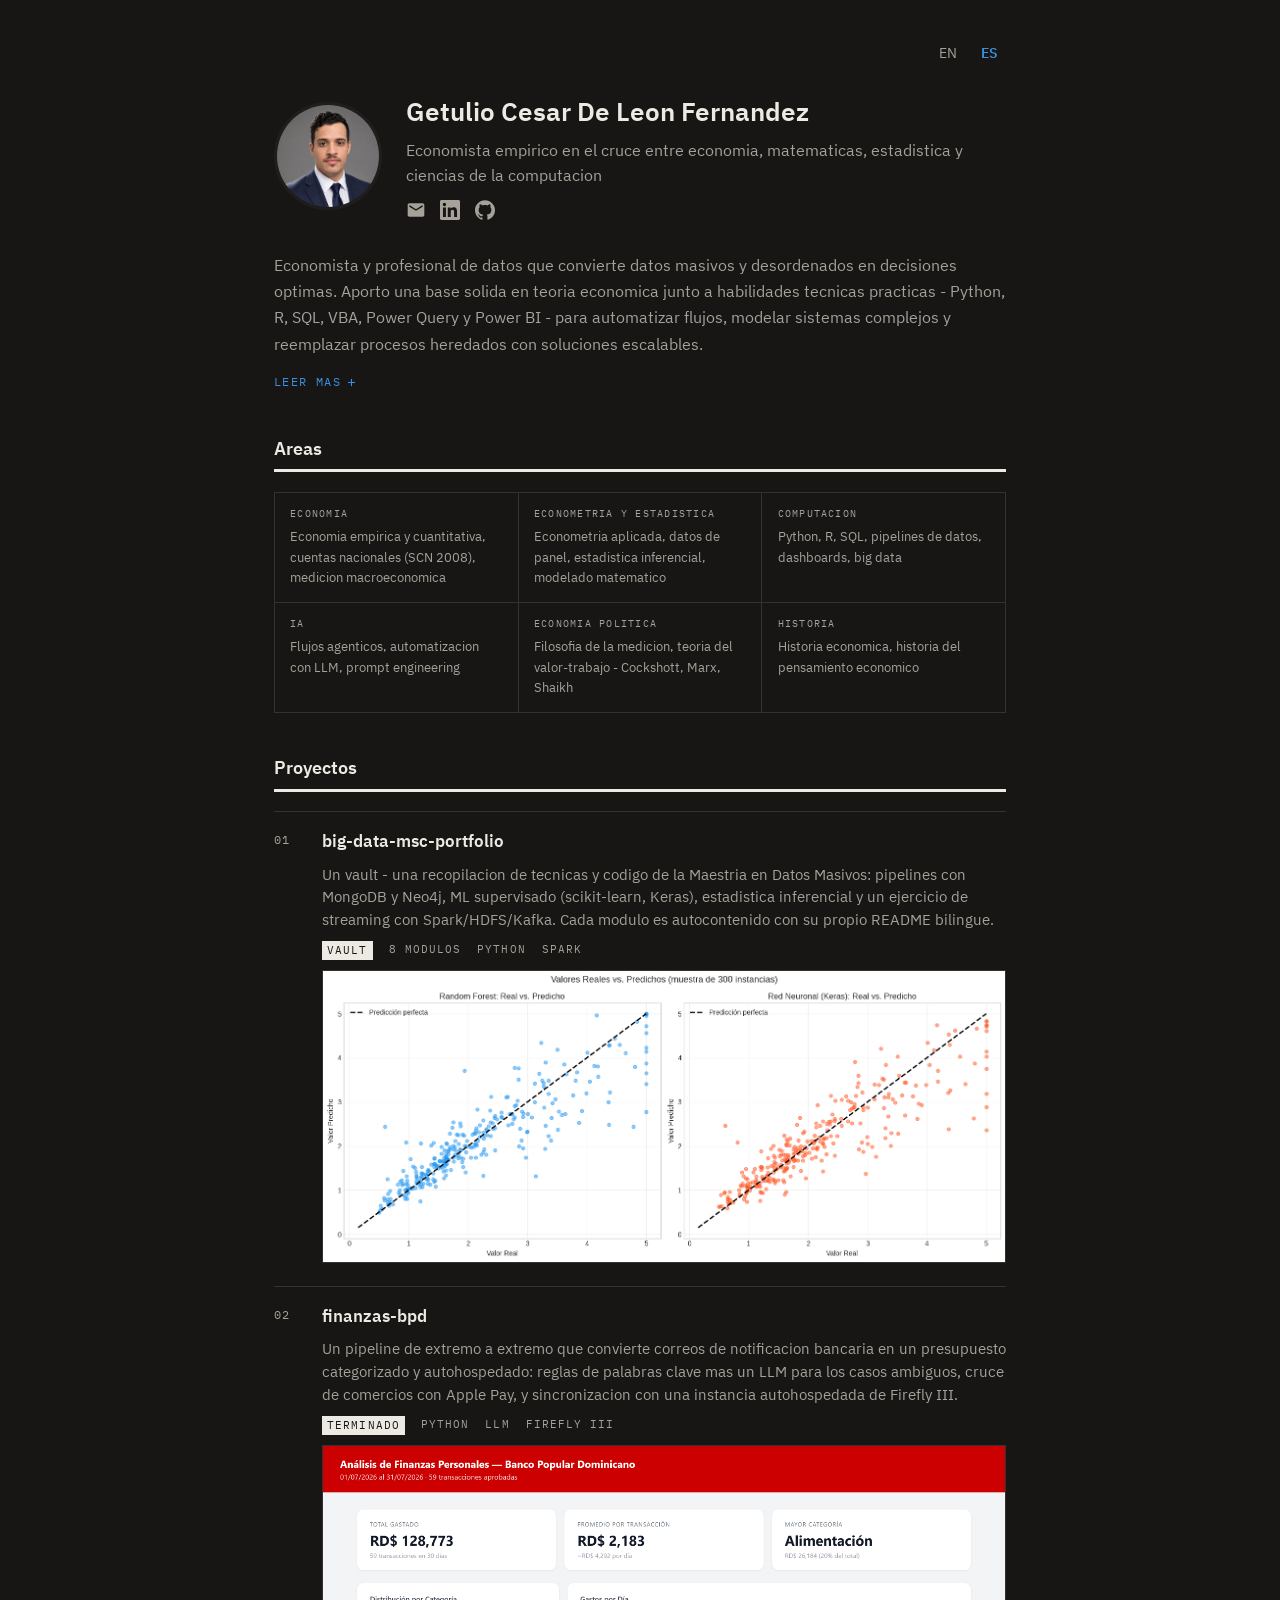
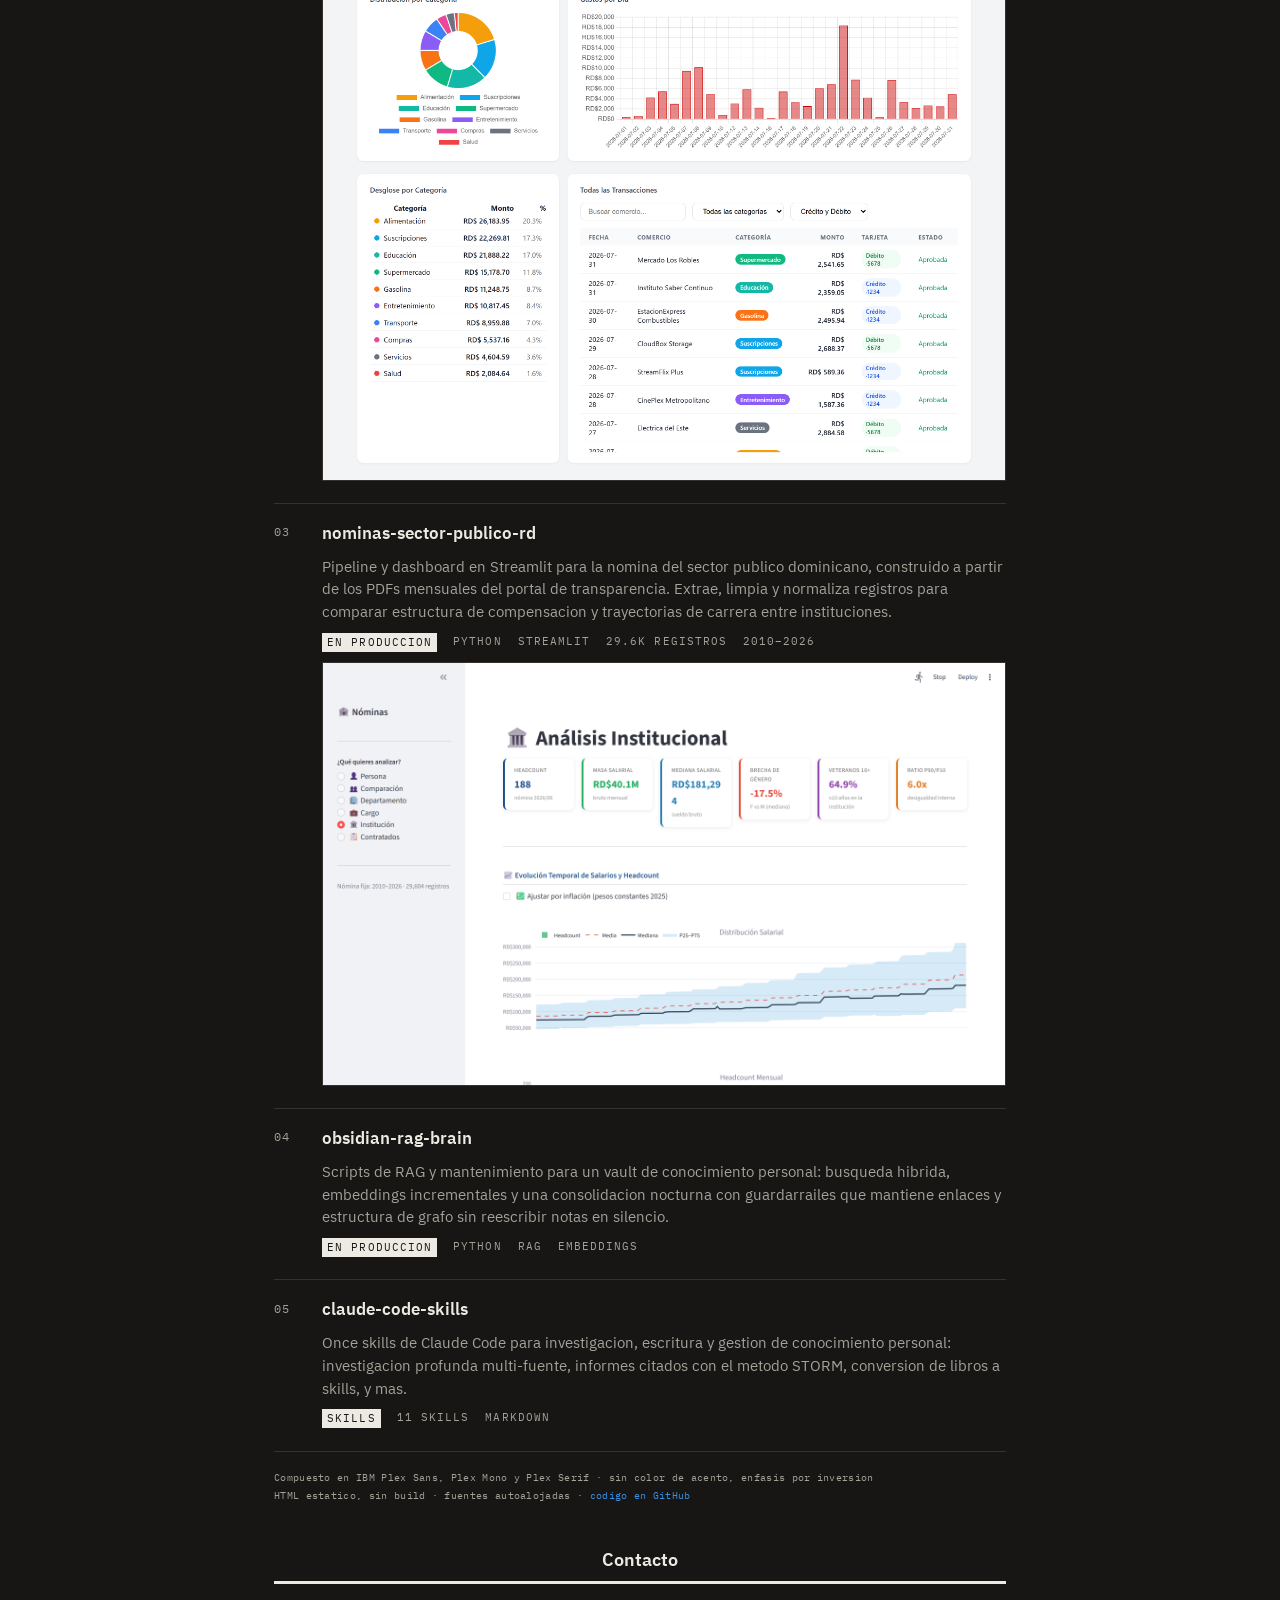
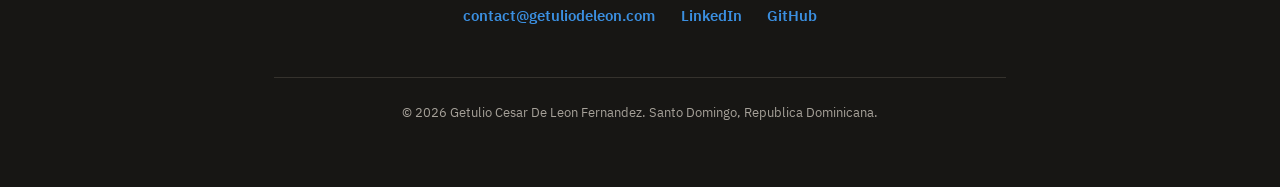
==== es/index.html @ 09af7197 "Restore original project order (big-data-msc-portfolio first), tighter crop on nominas screenshot" ====
<!doctype html>
<html lang="es">
<head>
<meta charset="UTF-8">
<meta name="viewport" content="width=device-width, initial-scale=1">
<title>Getulio Cesar De Leon Fernandez - Economista Empirico</title>
<meta name="description" content="Economista empirico en el cruce entre economia, matematicas, estadistica y ciencias de la computacion. Cuentas Nacionales, Banco Central de la Republica Dominicana. Python, R, SQL, econometria, IA agentica.">
<link rel="canonical" href="https://getuliodeleon.com/es/">
<link rel="alternate" hreflang="en" href="https://getuliodeleon.com/">
<link rel="alternate" hreflang="es" href="https://getuliodeleon.com/es/">
<link rel="alternate" hreflang="x-default" href="https://getuliodeleon.com/">
<link rel="stylesheet" href="/style.css">

<meta property="og:type" content="profile">
<meta property="og:title" content="Getulio Cesar De Leon Fernandez - Economista Empirico">
<meta property="og:description" content="Economista empirico en el cruce entre economia, matematicas, estadistica y ciencias de la computacion. Cuentas Nacionales, Banco Central de la Republica Dominicana.">
<meta property="og:url" content="https://getuliodeleon.com/es/">
<meta property="og:image" content="https://getuliodeleon.com/img/getulio.jpg">

<script type="application/ld+json">
{
  "@context": "https://schema.org",
  "@type": "Person",
  "name": "Getulio Cesar De Leon Fernandez",
  "jobTitle": "Economista",
  "description": "Economista empirico en el cruce entre economia, matematicas, estadistica y ciencias de la computacion.",
  "worksFor": {
    "@type": "Organization",
    "name": "Banco Central de la Republica Dominicana"
  },
  "alumniOf": [
    {"@type": "CollegeOrUniversity", "name": "Instituto Tecnologico de Santo Domingo"},
    {"@type": "CollegeOrUniversity", "name": "Universidad Internacional de La Rioja"}
  ],
  "knowsAbout": ["Cuentas Nacionales", "Econometria", "Estadistica Aplicada", "Economia Politica", "Python", "R", "SQL", "Big Data", "IA Agentica", "Automatizacion de datos"],
  "address": {
    "@type": "PostalAddress",
    "addressLocality": "Santo Domingo",
    "addressCountry": "DO"
  },
  "email": "mailto:contact@getuliodeleon.com",
  "url": "https://getuliodeleon.com",
  "sameAs": [
    "https://www.linkedin.com/in/getuliodeleon/",
    "https://github.com/deleongetulio"
  ]
}
</script>
</head>
<body>
<div class="wrap">

  <nav class="lang-switch">
    <a href="/">EN</a>
    <a href="/es/" class="active">ES</a>
  </nav>

  <header class="profile">
    <img src="/img/getulio.jpg" alt="Retrato de Getulio Cesar De Leon Fernandez">
    <div>
      <h1>Getulio Cesar De Leon Fernandez</h1>
      <p class="headline">Economista empirico en el cruce entre economia, matematicas, estadistica y ciencias de la computacion</p>
      <nav class="profile-links">
        <a href="mailto:contact@getuliodeleon.com" aria-label="Correo" title="contact@getuliodeleon.com">
          <svg viewBox="0 0 24 24" aria-hidden="true" focusable="false"><path d="M20 4H4c-1.1 0-1.99.9-1.99 2L2 18c0 1.1.9 2 2 2h16c1.1 0 2-.9 2-2V6c0-1.1-.9-2-2-2zm0 4l-8 5-8-5V6l8 5 8-5v2z"/></svg>
        </a>
        <a href="https://www.linkedin.com/in/getuliodeleon/" aria-label="LinkedIn" title="LinkedIn">
          <svg viewBox="0 0 24 24" aria-hidden="true" focusable="false"><path d="M20.447 20.452h-3.554v-5.569c0-1.328-.027-3.037-1.852-3.037-1.853 0-2.136 1.445-2.136 2.939v5.667H9.351V9h3.414v1.561h.046c.477-.9 1.637-1.85 3.37-1.85 3.601 0 4.267 2.37 4.267 5.455v6.286zM5.337 7.433a2.062 2.062 0 1 1 0-4.125 2.062 2.062 0 0 1 0 4.125zm1.782 13.019H3.555V9h3.564v11.452zM22.225 0H1.771C.792 0 0 .774 0 1.729v20.542C0 23.227.792 24 1.771 24h20.451C23.2 24 24 23.227 24 22.271V1.729C24 .774 23.2 0 22.222 0h.003z"/></svg>
        </a>
        <a href="https://github.com/deleongetulio" aria-label="GitHub" title="GitHub">
          <svg viewBox="0 0 24 24" aria-hidden="true" focusable="false"><path d="M12 .297c-6.63 0-12 5.373-12 12 0 5.303 3.438 9.8 8.205 11.385.6.113.82-.258.82-.577 0-.285-.01-1.04-.015-2.04-3.338.724-4.042-1.61-4.042-1.61C4.422 18.07 3.633 17.7 3.633 17.7c-1.087-.744.084-.729.084-.729 1.205.084 1.838 1.236 1.838 1.236 1.07 1.835 2.809 1.305 3.495.998.108-.776.417-1.305.76-1.605-2.665-.3-5.466-1.332-5.466-5.93 0-1.31.465-2.38 1.235-3.22-.135-.303-.54-1.523.105-3.176 0 0 1.005-.322 3.3 1.23.96-.267 1.98-.399 3-.405 1.02.006 2.04.138 3 .405 2.28-1.552 3.285-1.23 3.285-1.23.645 1.653.24 2.873.12 3.176.765.84 1.23 1.91 1.23 3.22 0 4.61-2.805 5.625-5.475 5.92.42.36.81 1.096.81 2.22 0 1.606-.015 2.896-.015 3.286 0 .315.21.69.825.57C20.565 22.092 24 17.592 24 12.297c0-6.627-5.373-12-12-12"/></svg>
        </a>
      </nav>
    </div>
  </header>

  <section class="narrative">
    <p>Economista y profesional de datos que convierte datos masivos y
      desordenados en decisiones optimas. Aporto una base solida en teoria
      economica junto a habilidades tecnicas practicas - Python, R, SQL,
      VBA, Power Query y Power BI - para automatizar flujos, modelar
      sistemas complejos y reemplazar procesos heredados con soluciones
      escalables.</p>

    <details class="mas">
      <summary>Leer mas</summary>
      <p>Mi formacion esta en cuentas nacionales y analisis macroeconomico
        (calculo del PIB bajo el marco del SCN 2008), pero mi verdadero
        interes es mas amplio: construir pipelines de datos, dashboards y
        herramientas analiticas que hagan la informacion realmente
        utilizable. Me importa el camino completo desde el dato crudo hasta
        la conclusion - automatizacion, reproducibilidad y claridad.</p>
      <p>Fuera del trabajo, mis proyectos personales exploran la IA
        agentica y la automatizacion con LLM - prompt engineering y flujos
        agenticos para automatizar investigacion y analisis de principio a
        fin. Es donde experimento con las herramientas mas nuevas antes de
        que se vuelvan estandar.</p>
      <p>Lo que me mantiene curioso es el cruce entre economia,
        computacion y filosofia: no solo como procesar datos, sino que
        miden, que ocultan, y como funcionan de verdad los sistemas
        economicos. Me atraen tanto las preguntas detras de los numeros
        como las herramientas que las responden, y veo esa mezcla de teoria
        e ingenieria como mi verdadera ventaja.</p>
      <p>Actualmente curso la Maestria en Analisis y Visualizacion de
        Datos Masivos (UNIR).</p>
    </details>
  </section>

  <h2>Areas</h2>
  <div class="areas">
    <div class="area"><span class="k">Economia</span>
      <p>Economia empirica y cuantitativa, cuentas nacionales (SCN 2008), medicion macroeconomica</p></div>
    <div class="area"><span class="k">Econometria y Estadistica</span>
      <p>Econometria aplicada, datos de panel, estadistica inferencial, modelado matematico</p></div>
    <div class="area"><span class="k">Computacion</span>
      <p>Python, R, SQL, pipelines de datos, dashboards, big data</p></div>
    <div class="area"><span class="k">IA</span>
      <p>Flujos agenticos, automatizacion con LLM, prompt engineering</p></div>
    <div class="area"><span class="k">Economia Politica</span>
      <p>Filosofia de la medicion, teoria del valor-trabajo - Cockshott, Marx, Shaikh</p></div>
    <div class="area"><span class="k">Historia</span>
      <p>Historia economica, historia del pensamiento economico</p></div>
  </div>

  <h2>Proyectos</h2>

  <div class="proj">
    <span class="n">01</span>
    <div class="proj-body">
      <h3><a href="https://github.com/deleongetulio/big-data-msc-portfolio">big-data-msc-portfolio</a></h3>
      <p>Un vault - una recopilacion de tecnicas y codigo de la Maestria en Datos Masivos: pipelines con MongoDB y Neo4j, ML supervisado (scikit-learn, Keras), estadistica inferencial y un ejercicio de streaming con Spark/HDFS/Kafka. Cada modulo es autocontenido con su propio README bilingue.</p>
      <div class="meta"><span class="status">Vault</span><span>8 modulos</span><span>Python</span><span>Spark</span></div>
      <img src="/img/proyecto-portafolio-msc.png" alt="Grafico de dispersion valor real vs predicho de un modelo de regresion">
    </div>
  </div>

  <div class="proj">
    <span class="n">02</span>
    <div class="proj-body">
      <h3><a href="https://github.com/deleongetulio/finanzas-bpd">finanzas-bpd</a></h3>
      <p>Un pipeline de extremo a extremo que convierte correos de notificacion bancaria en un presupuesto categorizado y autohospedado: reglas de palabras clave mas un LLM para los casos ambiguos, cruce de comercios con Apple Pay, y sincronizacion con una instancia autohospedada de Firefly III.</p>
      <div class="meta"><span class="status">Terminado</span><span>Python</span><span>LLM</span><span>Firefly III</span></div>
      <img src="/img/proyecto-finanzas-bpd.png" alt="Dashboard de finanzas personales con desglose por categoria y gasto diario">
    </div>
  </div>

  <div class="proj">
    <span class="n">03</span>
    <div class="proj-body">
      <h3><a href="https://github.com/deleongetulio/nominas-sector-publico-rd">nominas-sector-publico-rd</a></h3>
      <p>Pipeline y dashboard en Streamlit para la nomina del sector publico dominicano, construido a partir de los PDFs mensuales del portal de transparencia. Extrae, limpia y normaliza registros para comparar estructura de compensacion y trayectorias de carrera entre instituciones.</p>
      <div class="meta"><span class="status">En produccion</span><span>Python</span><span>Streamlit</span><span>29.6K registros</span><span>2010&ndash;2026</span></div>
      <img src="/img/proyecto-nominas.png" alt="Dashboard institucional de nomina con headcount, distribucion salarial y brecha de genero">
    </div>
  </div>

  <div class="proj">
    <span class="n">04</span>
    <div class="proj-body">
      <h3><a href="https://github.com/deleongetulio/obsidian-rag-brain">obsidian-rag-brain</a></h3>
      <p>Scripts de RAG y mantenimiento para un vault de conocimiento personal: busqueda hibrida, embeddings incrementales y una consolidacion nocturna con guardarrailes que mantiene enlaces y estructura de grafo sin reescribir notas en silencio.</p>
      <div class="meta"><span class="status">En produccion</span><span>Python</span><span>RAG</span><span>Embeddings</span></div>
    </div>
  </div>

  <div class="proj">
    <span class="n">05</span>
    <div class="proj-body">
      <h3><a href="https://github.com/deleongetulio/claude-code-skills">claude-code-skills</a></h3>
      <p>Once skills de Claude Code para investigacion, escritura y gestion de conocimiento personal: investigacion profunda multi-fuente, informes citados con el metodo STORM, conversion de libros a skills, y mas.</p>
      <div class="meta"><span class="status">Skills</span><span>11 skills</span><span>Markdown</span></div>
    </div>
  </div>

  <div class="colofon">
    Compuesto en IBM Plex Sans, Plex Mono y Plex Serif &middot; sin color de acento, enfasis por inversion<br>
    HTML estatico, sin build &middot; fuentes autoalojadas &middot; <a href="https://github.com/deleongetulio/deleongetulio.github.io">codigo en GitHub</a>
  </div>

  <section class="contact-section">
    <h2>Contacto</h2>
    <ul class="contact-list">
      <li><a href="mailto:contact@getuliodeleon.com">contact@getuliodeleon.com</a></li>
      <li><a href="https://www.linkedin.com/in/getuliodeleon/">LinkedIn</a></li>
      <li><a href="https://github.com/deleongetulio">GitHub</a></li>
    </ul>
  </section>

  <footer>
    &copy; 2026 Getulio Cesar De Leon Fernandez. Santo Domingo, Republica Dominicana.
  </footer>

</div>
</body>
</html>
---- style.css ----
/* IBM Plex Sans autoalojado - ver .claude/skills/estetica/SKILL.md en ciencia-de-datos-workspace */
@font-face {
  font-family: "IBM Plex Sans";
  src: url("fonts/plex-sans-400.woff2") format("woff2");
  font-weight: 400;
  font-style: normal;
  font-display: swap;
}
@font-face {
  font-family: "IBM Plex Sans";
  src: url("fonts/plex-sans-600.woff2") format("woff2");
  font-weight: 600;
  font-style: normal;
  font-display: swap;
}
@font-face {
  font-family: "IBM Plex Mono";
  src: url("fonts/plex-mono-400.woff2") format("woff2");
  font-weight: 400;
  font-style: normal;
  font-display: swap;
}

/* Superficie en linea -> modo OSCURO comprometido, no adaptativo.
   Ver .claude/skills/estetica/SKILL.md, "Que modo usa cada superficie". */
:root {
  color-scheme: dark;
  --link: #3B8FE0;
  --ink: #EDEAE3;
  --ink-muted: #A6A199;
  --bg: #171614;
  --bg-alt: #201E1B;
  --border: #35322D;
  --max-width: 780px;
}

* {
  box-sizing: border-box;
}

body {
  margin: 0;
  padding: 0;
  font-family: "IBM Plex Sans", -apple-system, BlinkMacSystemFont, "Segoe UI", Roboto, Helvetica, Arial, sans-serif;
  color: var(--ink);
  background: var(--bg);
  line-height: 1.6;
}

.wrap {
  max-width: var(--max-width);
  margin: 0 auto;
  padding: 2.5rem 1.5rem 4rem;
}

/* Language switcher */
.lang-switch {
  display: flex;
  justify-content: flex-end;
  gap: 0.5rem;
  font-size: 0.85rem;
  margin-bottom: 1.5rem;
}

.lang-switch a {
  color: var(--ink-muted);
  text-decoration: none;
  padding: 0.2rem 0.5rem;
  border-radius: 4px;
}

.lang-switch a.active {
  color: var(--link);
  font-weight: 600;
}

.lang-switch a:hover {
  background: var(--bg-alt);
}

/* Header */
header.profile {
  display: flex;
  align-items: center;
  gap: 1.5rem;
  margin-bottom: 2rem;
}

header.profile img {
  width: 108px;
  height: 108px;
  border-radius: 50%;
  object-fit: cover;
  object-position: 50% 20%;
  flex-shrink: 0;
  border: 3px solid var(--bg-alt);
}

header.profile h1 {
  margin: 0 0 0.3rem;
  font-size: 1.6rem;
  font-weight: 600;
}

header.profile p.headline {
  margin: 0;
  color: var(--ink-muted);
  font-size: 1rem;
}

/* Quick links (email / LinkedIn / GitHub) under the headline */
.profile-links {
  display: flex;
  gap: 0.9rem;
  margin-top: 0.7rem;
}

.profile-links a {
  display: inline-flex;
  color: var(--ink-muted);
  transition: color 0.15s ease;
}

.profile-links a:hover,
.profile-links a:focus-visible {
  color: var(--link);
}

.profile-links svg {
  width: 20px;
  height: 20px;
  fill: currentColor;
  display: block;
}

/* Narrative */
section.narrative p {
  margin: 0 0 1rem;
  font-size: 1.02rem;
  color: var(--ink-muted);
}

/* Read more - details/summary nativo, funciona sin JS */
details.mas {
  margin-top: -0.3rem;
}

details.mas > summary {
  list-style: none;
  cursor: pointer;
  display: inline-flex;
  align-items: center;
  gap: 0.4rem;
  font-family: "IBM Plex Mono", ui-monospace, Consolas, monospace;
  font-size: 0.72rem;
  letter-spacing: 0.12em;
  text-transform: uppercase;
  color: var(--link);
  padding: 0.15rem 0;
}

details.mas > summary::-webkit-details-marker {
  display: none;
}

details.mas > summary::after {
  content: "+";
  font-size: 0.95rem;
  line-height: 1;
}

details.mas[open] > summary::after {
  content: "\2212";
}

details.mas > summary:hover {
  background: var(--ink);
  color: var(--bg);
  padding: 0.15rem 0.4rem;
}

details.mas[open] > summary {
  margin-bottom: 0.9rem;
}

details.mas p {
  margin: 0 0 1rem;
  font-size: 1.02rem;
  color: var(--ink-muted);
}

/* Areas - grid de intereses, sustituye a las cifras de logros */
.areas {
  display: grid;
  grid-template-columns: repeat(auto-fit, minmax(210px, 1fr));
  gap: 1px;
  background: var(--border);
  border: 1px solid var(--border);
  margin-bottom: 1.5rem;
}

.area {
  background: var(--bg);
  padding: 0.85rem 0.95rem;
  display: flex;
  flex-direction: column;
  gap: 0.35rem;
}

.area .k {
  font-family: "IBM Plex Mono", ui-monospace, Consolas, monospace;
  font-size: 0.6rem;
  letter-spacing: 0.13em;
  text-transform: uppercase;
  color: var(--ink-muted);
}

.area p {
  margin: 0;
  font-size: 0.82rem;
  color: var(--ink-muted);
  line-height: 1.55;
}

/* Sections - filete grueso en tinta para abrir seccion, sin color de acento */
h2 {
  font-size: 1.15rem;
  font-weight: 600;
  color: var(--ink);
  border-bottom: 3px solid var(--ink);
  padding-bottom: 0.4rem;
  margin: 2.5rem 0 1.2rem;
}

/* Projects - indice numerado con estado por inversion y linea de stack */
.proj {
  display: grid;
  grid-template-columns: 2rem 1fr;
  gap: 0 1rem;
  border-top: 1px solid var(--border);
  padding-top: 1rem;
  margin-bottom: 1.4rem;
}

.proj .n {
  font-family: "IBM Plex Mono", ui-monospace, Consolas, monospace;
  font-size: 0.72rem;
  color: var(--ink-muted);
  letter-spacing: 0.1em;
  padding-top: 0.2rem;
}

.proj-body {
  display: flex;
  flex-direction: column;
  gap: 0.55rem;
  min-width: 0;
}

.proj-body h3 {
  margin: 0;
  font-size: 1.05rem;
  font-weight: 600;
}

.proj-body h3 a {
  color: var(--ink);
  text-decoration: none;
}

.proj-body h3 a:hover {
  color: var(--link);
}

.proj-body p {
  margin: 0;
  color: var(--ink-muted);
  font-size: 0.92rem;
  line-height: 1.55;
}

.proj-body .meta {
  display: flex;
  flex-wrap: wrap;
  gap: 0.2rem 1rem;
  font-family: "IBM Plex Mono", ui-monospace, Consolas, monospace;
  font-size: 0.66rem;
  letter-spacing: 0.1em;
  text-transform: uppercase;
  color: var(--ink-muted);
}

.proj-body .meta .status {
  background: var(--ink);
  color: var(--bg);
  padding: 0.1em 0.5em;
}

.proj-body img {
  width: 100%;
  display: block;
  border: 1px solid var(--border);
  margin-top: 0.1rem;
}

/* Colofon */
.colofon {
  font-family: "IBM Plex Mono", ui-monospace, Consolas, monospace;
  font-size: 0.65rem;
  line-height: 1.8;
  color: var(--ink-muted);
  letter-spacing: 0.03em;
  border-top: 1px solid var(--border);
  padding-top: 1rem;
  margin-top: 1rem;
}

.colofon a {
  color: var(--link);
  text-decoration: none;
}

.colofon a:hover {
  text-decoration: underline;
}

/* Contact */
.contact-section {
  text-align: center;
}

.contact-list {
  list-style: none;
  padding: 0;
  margin: 0;
  display: flex;
  justify-content: center;
  flex-wrap: wrap;
  gap: 0.9rem 1.6rem;
}

.contact-list a {
  color: var(--link);
  text-decoration: none;
  font-weight: 600;
  font-size: 0.95rem;
}

.contact-list a:hover {
  text-decoration: underline;
}

footer {
  margin-top: 3rem;
  padding-top: 1.5rem;
  border-top: 1px solid var(--border);
  color: var(--ink-muted);
  font-size: 0.82rem;
  text-align: center;
}

/* Responsive */
@media (max-width: 480px) {
  header.profile {
    flex-direction: column;
    text-align: center;
  }

  .profile-links {
    justify-content: center;
  }
}

/* Sin bloque prefers-color-scheme a proposito: el sitio se compromete con el oscuro
   en :root. Ver la regla de modo por superficie en el skill estetica. */
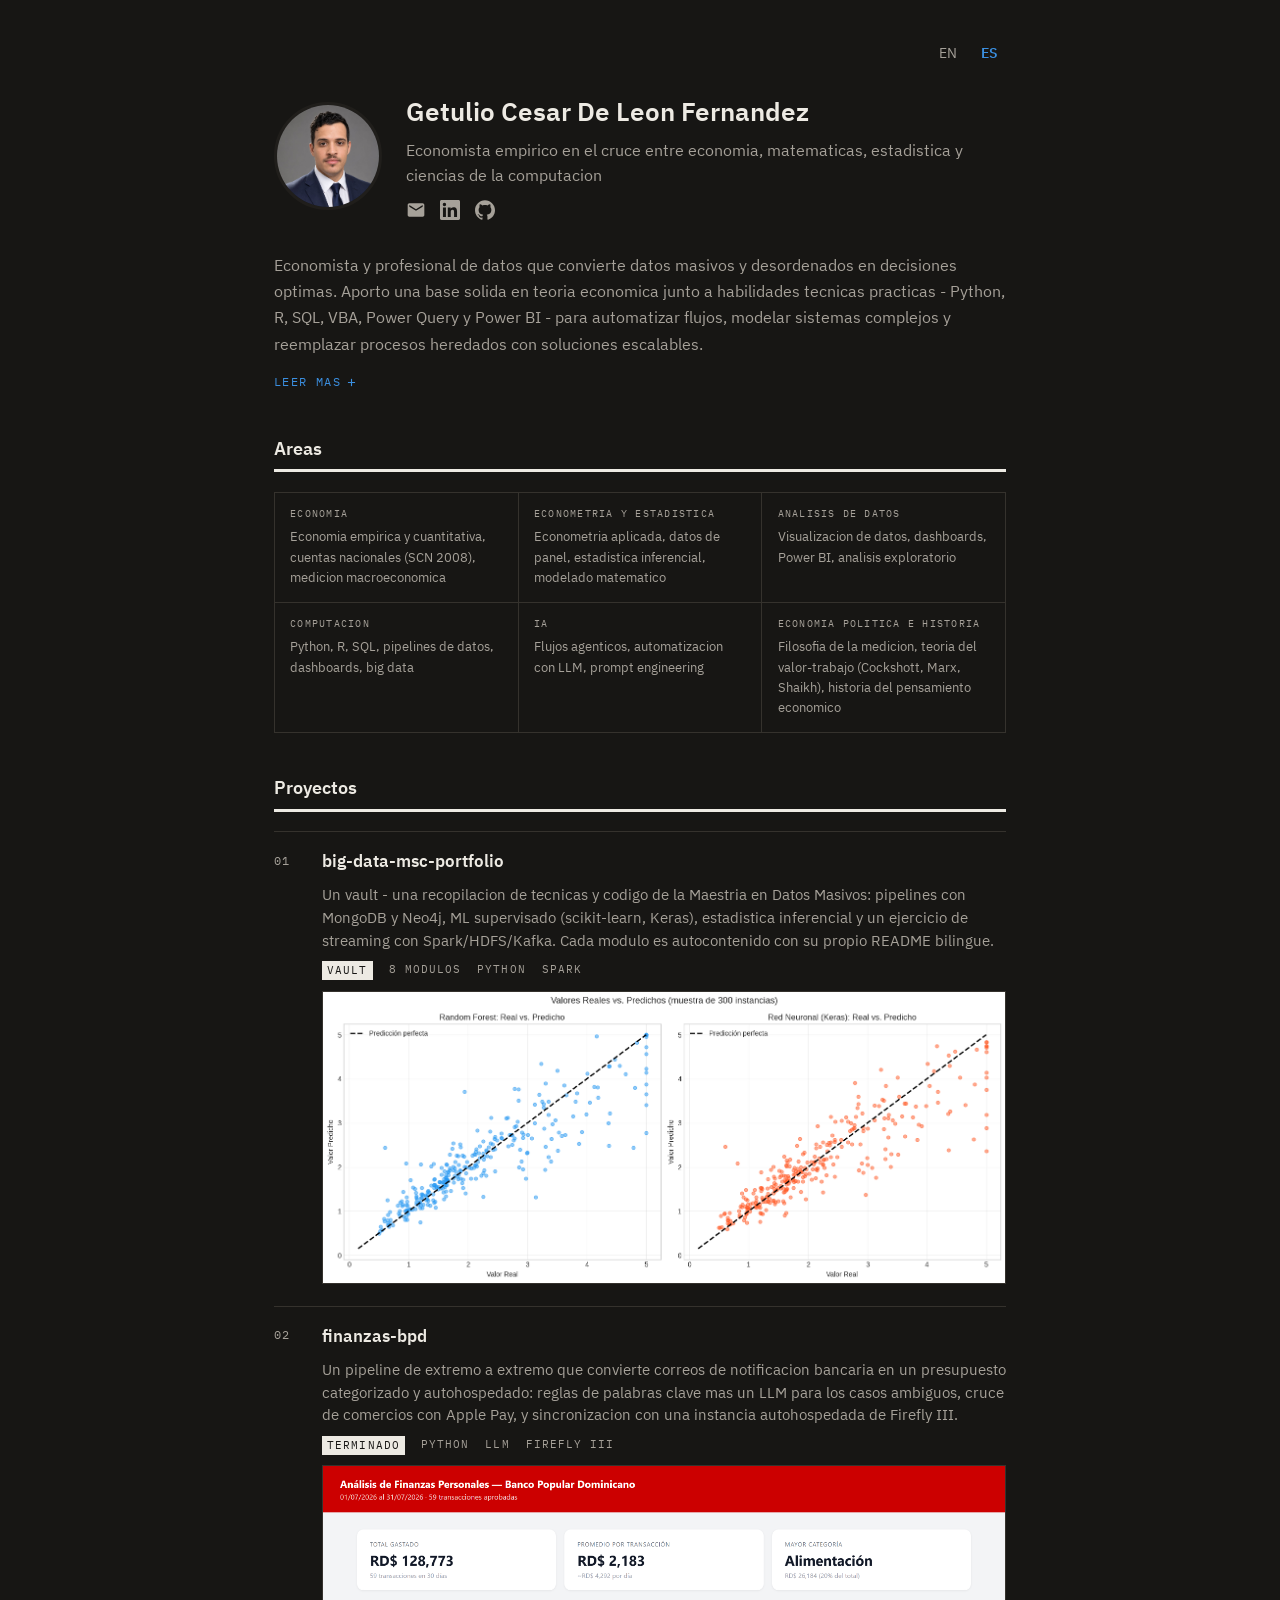
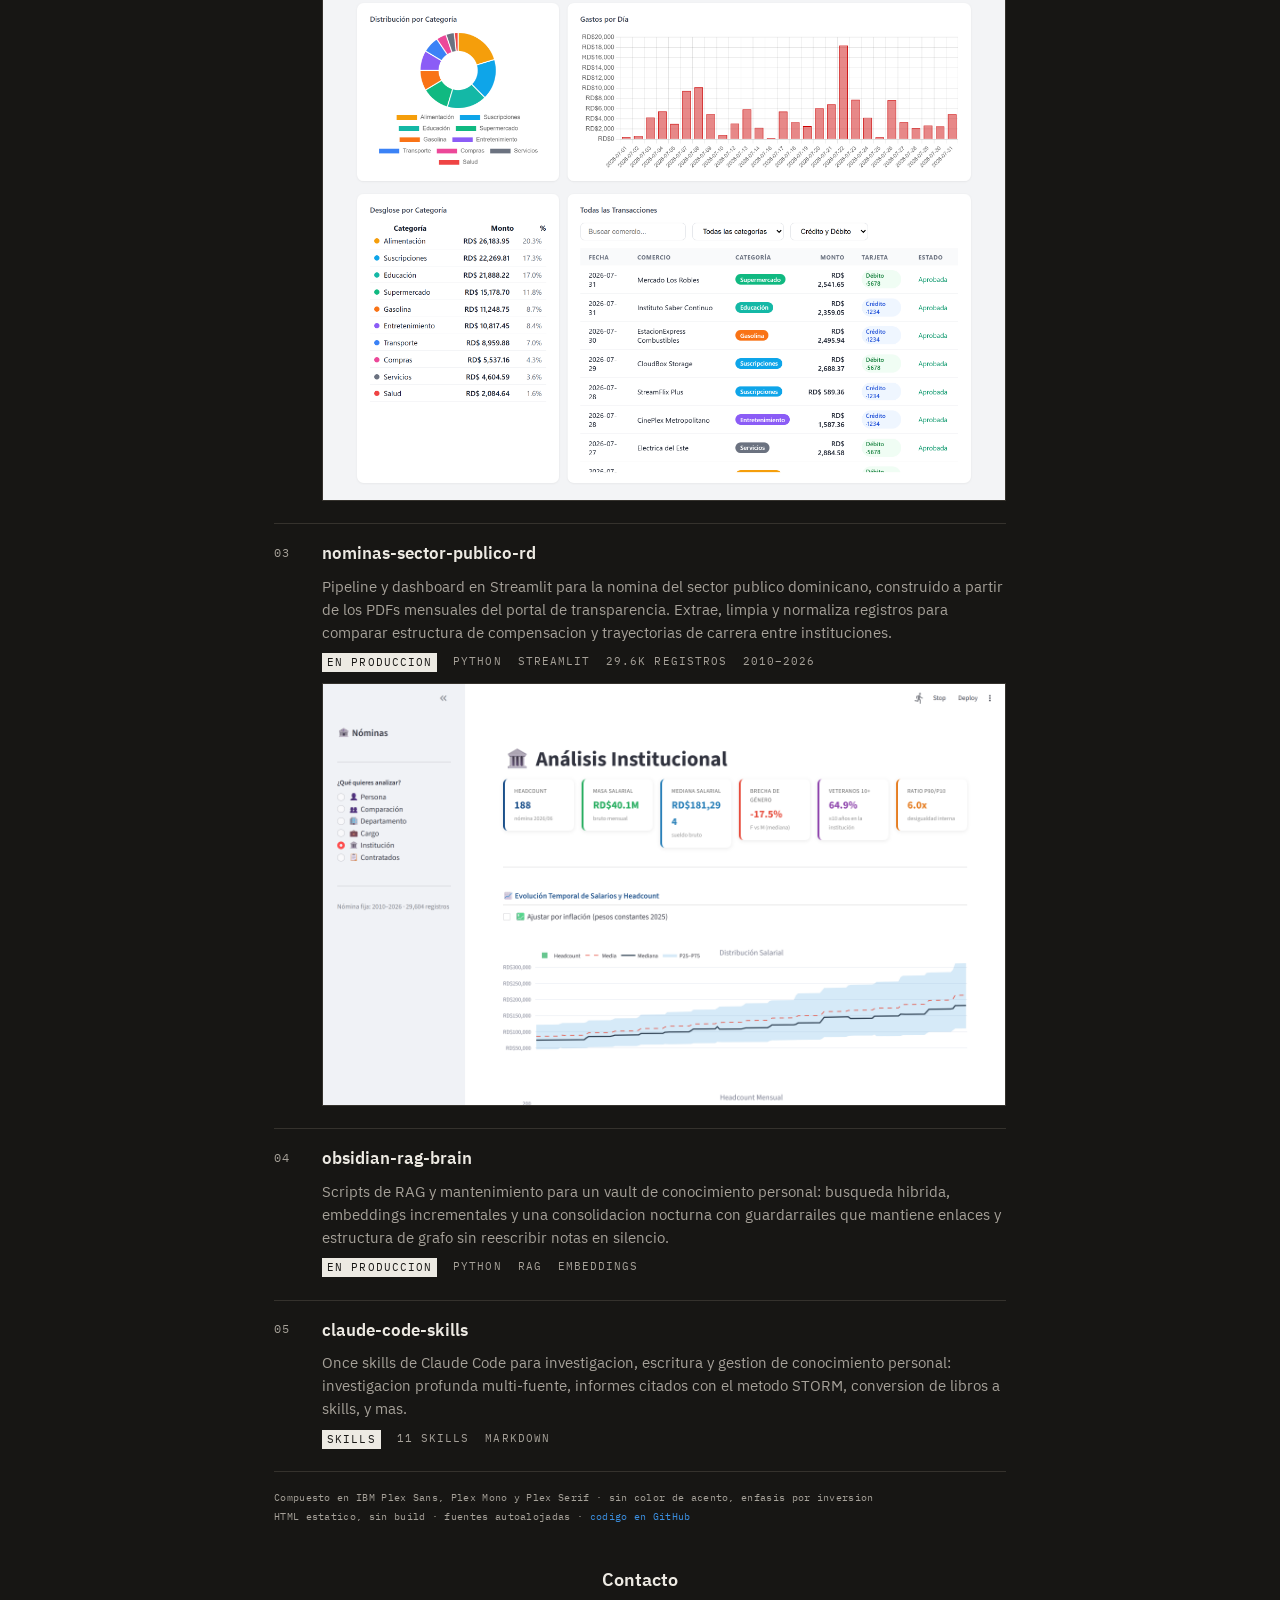
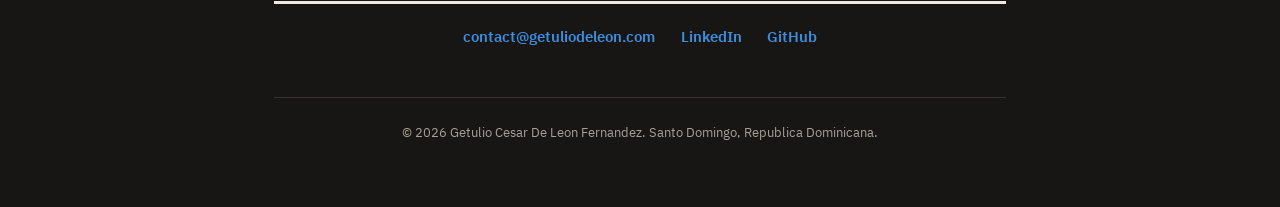
==== commit 90f55e63: "Merge Political Economy + History, add Data Analysis area" ====
--- a/es/index.html
+++ b/es/index.html
@@ -32,7 +32,7 @@
     {"@type": "CollegeOrUniversity", "name": "Instituto Tecnologico de Santo Domingo"},
     {"@type": "CollegeOrUniversity", "name": "Universidad Internacional de La Rioja"}
   ],
-  "knowsAbout": ["Cuentas Nacionales", "Econometria", "Estadistica Aplicada", "Economia Politica", "Python", "R", "SQL", "Big Data", "IA Agentica", "Automatizacion de datos"],
+  "knowsAbout": ["Cuentas Nacionales", "Econometria", "Estadistica Aplicada", "Analisis de Datos", "Economia Politica", "Python", "R", "SQL", "Big Data", "IA Agentica", "Automatizacion de datos"],
   "address": {
     "@type": "PostalAddress",
     "addressLocality": "Santo Domingo",
@@ -112,14 +112,14 @@
       <p>Economia empirica y cuantitativa, cuentas nacionales (SCN 2008), medicion macroeconomica</p></div>
     <div class="area"><span class="k">Econometria y Estadistica</span>
       <p>Econometria aplicada, datos de panel, estadistica inferencial, modelado matematico</p></div>
+    <div class="area"><span class="k">Analisis de Datos</span>
+      <p>Visualizacion de datos, dashboards, Power BI, analisis exploratorio</p></div>
     <div class="area"><span class="k">Computacion</span>
       <p>Python, R, SQL, pipelines de datos, dashboards, big data</p></div>
     <div class="area"><span class="k">IA</span>
       <p>Flujos agenticos, automatizacion con LLM, prompt engineering</p></div>
-    <div class="area"><span class="k">Economia Politica</span>
-      <p>Filosofia de la medicion, teoria del valor-trabajo - Cockshott, Marx, Shaikh</p></div>
-    <div class="area"><span class="k">Historia</span>
-      <p>Historia economica, historia del pensamiento economico</p></div>
+    <div class="area"><span class="k">Economia Politica e Historia</span>
+      <p>Filosofia de la medicion, teoria del valor-trabajo (Cockshott, Marx, Shaikh), historia del pensamiento economico</p></div>
   </div>
 
   <h2>Proyectos</h2>
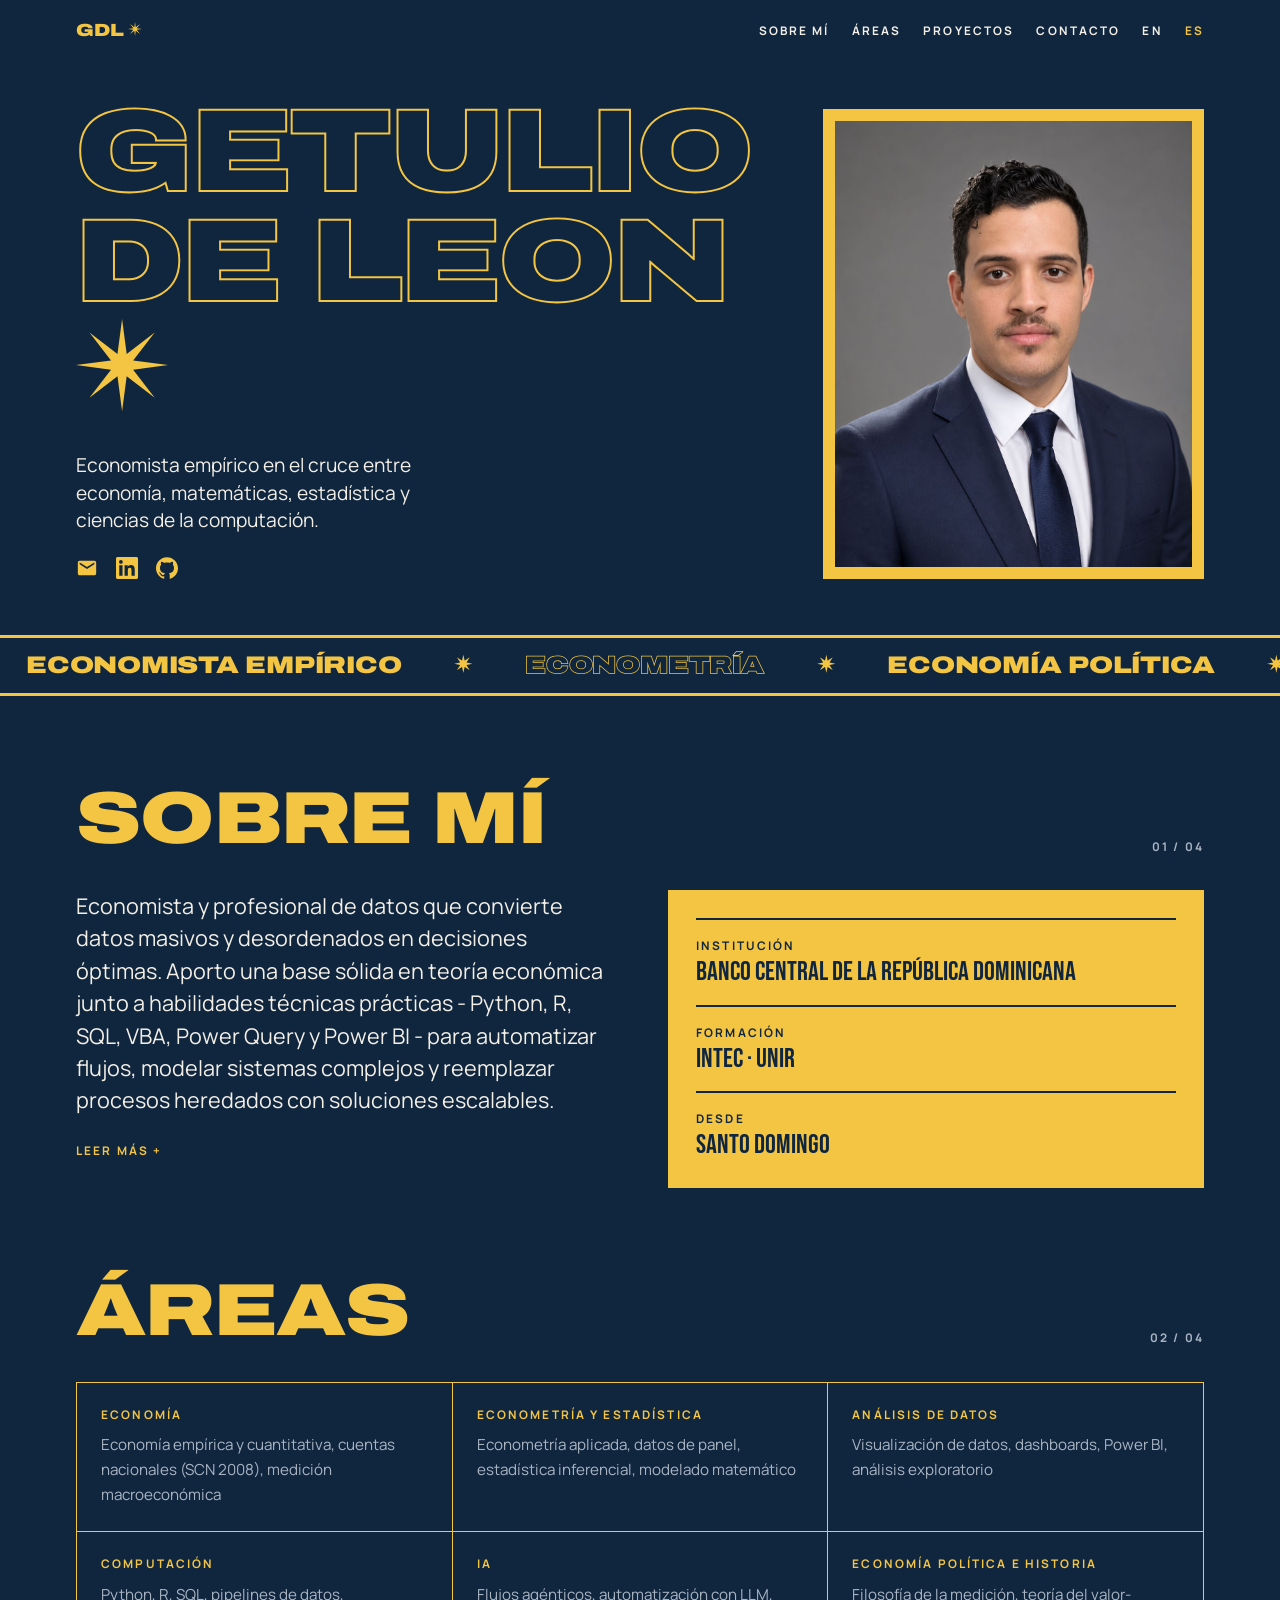
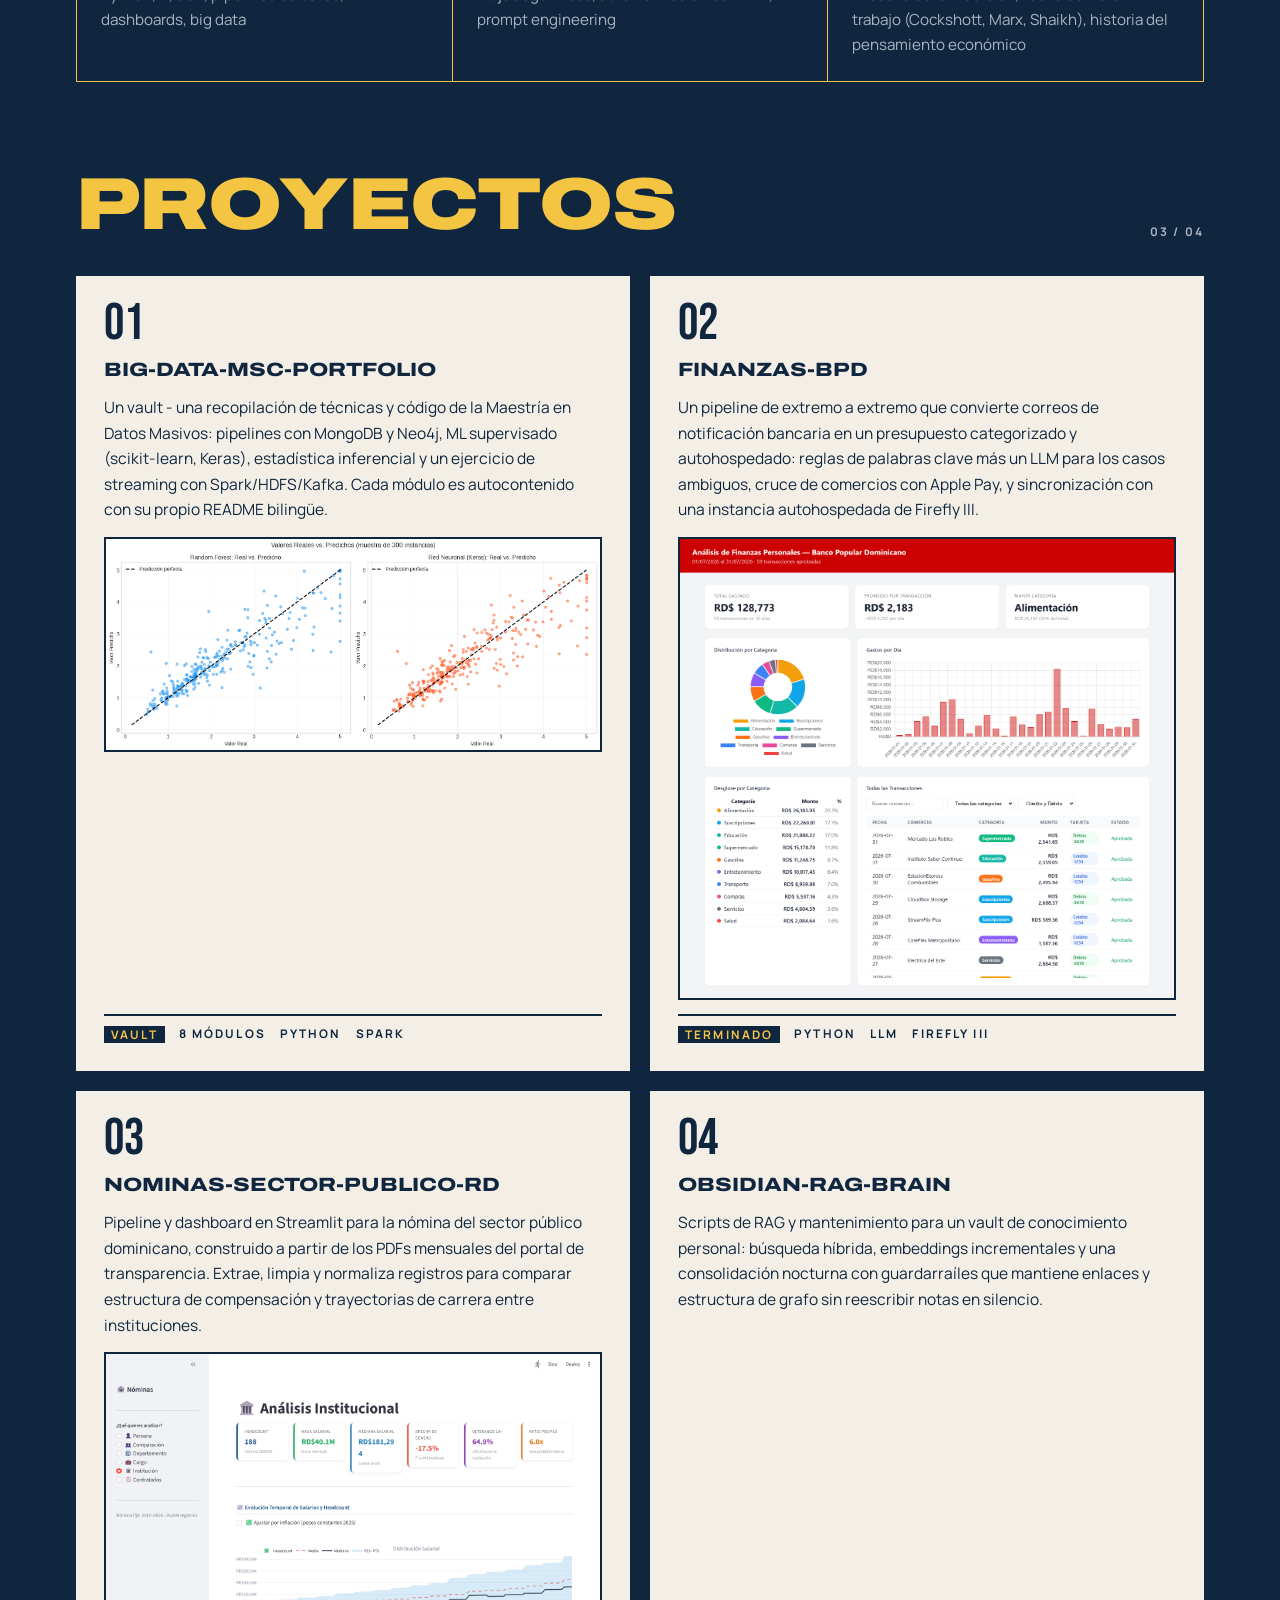
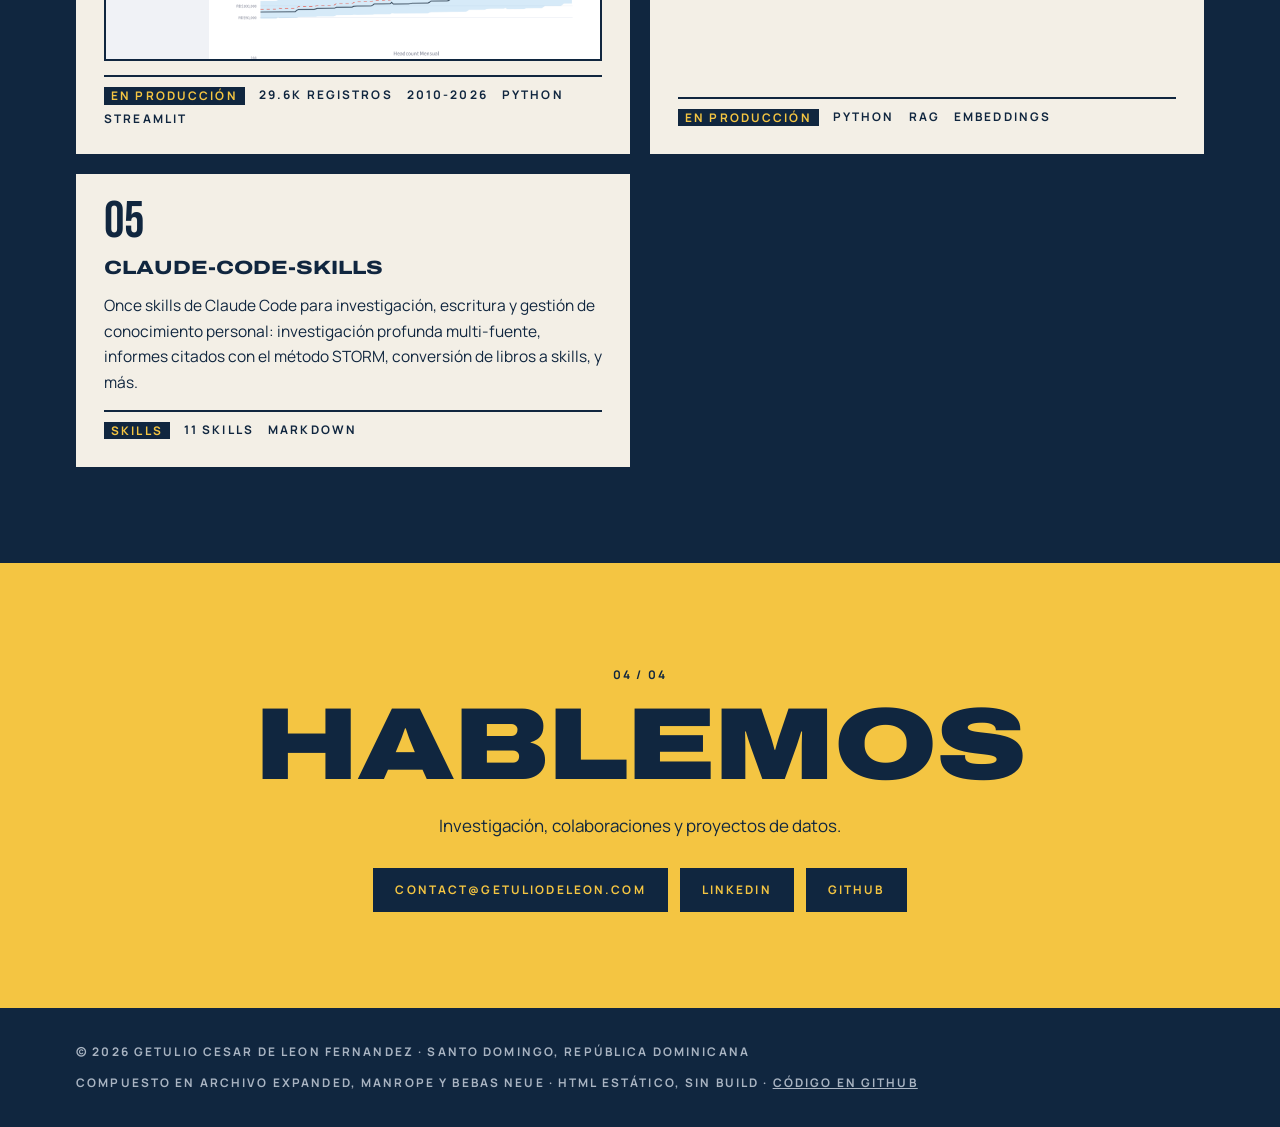
==== commit b51da683: "Rediseno v3: azul noche + ambar, Archivo Expanded/Manrope/Bebas Neue Nueva pista de perfiles en line" ====
--- a/es/index.html
+++ b/es/index.html
@@ -1,195 +1,160 @@
-<!doctype html>
-<html lang="es">
-<head>
-<meta charset="UTF-8">
-<meta name="viewport" content="width=device-width, initial-scale=1">
-<title>Getulio Cesar De Leon Fernandez - Economista Empirico</title>
-<meta name="description" content="Economista empirico en el cruce entre economia, matematicas, estadistica y ciencias de la computacion. Cuentas Nacionales, Banco Central de la Republica Dominicana. Python, R, SQL, econometria, IA agentica.">
-<link rel="canonical" href="https://getuliodeleon.com/es/">
-<link rel="alternate" hreflang="en" href="https://getuliodeleon.com/">
-<link rel="alternate" hreflang="es" href="https://getuliodeleon.com/es/">
-<link rel="alternate" hreflang="x-default" href="https://getuliodeleon.com/">
-<link rel="stylesheet" href="/style.css">
-
-<meta property="og:type" content="profile">
-<meta property="og:title" content="Getulio Cesar De Leon Fernandez - Economista Empirico">
-<meta property="og:description" content="Economista empirico en el cruce entre economia, matematicas, estadistica y ciencias de la computacion. Cuentas Nacionales, Banco Central de la Republica Dominicana.">
-<meta property="og:url" content="https://getuliodeleon.com/es/">
-<meta property="og:image" content="https://getuliodeleon.com/img/getulio.jpg">
-
-<script type="application/ld+json">
-{
-  "@context": "https://schema.org",
-  "@type": "Person",
-  "name": "Getulio Cesar De Leon Fernandez",
-  "jobTitle": "Economista",
-  "description": "Economista empirico en el cruce entre economia, matematicas, estadistica y ciencias de la computacion.",
-  "worksFor": {
-    "@type": "Organization",
-    "name": "Banco Central de la Republica Dominicana"
-  },
-  "alumniOf": [
-    {"@type": "CollegeOrUniversity", "name": "Instituto Tecnologico de Santo Domingo"},
-    {"@type": "CollegeOrUniversity", "name": "Universidad Internacional de La Rioja"}
-  ],
-  "knowsAbout": ["Cuentas Nacionales", "Econometria", "Estadistica Aplicada", "Analisis de Datos", "Economia Politica", "Python", "R", "SQL", "Big Data", "IA Agentica", "Automatizacion de datos"],
-  "address": {
-    "@type": "PostalAddress",
-    "addressLocality": "Santo Domingo",
-    "addressCountry": "DO"
-  },
-  "email": "mailto:contact@getuliodeleon.com",
-  "url": "https://getuliodeleon.com",
-  "sameAs": [
-    "https://www.linkedin.com/in/getuliodeleon/",
-    "https://github.com/deleongetulio"
-  ]
-}
-</script>
-</head>
-<body>
-<div class="wrap">
-
-  <nav class="lang-switch">
-    <a href="/">EN</a>
-    <a href="/es/" class="active">ES</a>
-  </nav>
-
-  <header class="profile">
-    <img src="/img/getulio.jpg" alt="Retrato de Getulio Cesar De Leon Fernandez">
-    <div>
-      <h1>Getulio Cesar De Leon Fernandez</h1>
-      <p class="headline">Economista empirico en el cruce entre economia, matematicas, estadistica y ciencias de la computacion</p>
-      <nav class="profile-links">
-        <a href="mailto:contact@getuliodeleon.com" aria-label="Correo" title="contact@getuliodeleon.com">
-          <svg viewBox="0 0 24 24" aria-hidden="true" focusable="false"><path d="M20 4H4c-1.1 0-1.99.9-1.99 2L2 18c0 1.1.9 2 2 2h16c1.1 0 2-.9 2-2V6c0-1.1-.9-2-2-2zm0 4l-8 5-8-5V6l8 5 8-5v2z"/></svg>
-        </a>
-        <a href="https://www.linkedin.com/in/getuliodeleon/" aria-label="LinkedIn" title="LinkedIn">
-          <svg viewBox="0 0 24 24" aria-hidden="true" focusable="false"><path d="M20.447 20.452h-3.554v-5.569c0-1.328-.027-3.037-1.852-3.037-1.853 0-2.136 1.445-2.136 2.939v5.667H9.351V9h3.414v1.561h.046c.477-.9 1.637-1.85 3.37-1.85 3.601 0 4.267 2.37 4.267 5.455v6.286zM5.337 7.433a2.062 2.062 0 1 1 0-4.125 2.062 2.062 0 0 1 0 4.125zm1.782 13.019H3.555V9h3.564v11.452zM22.225 0H1.771C.792 0 0 .774 0 1.729v20.542C0 23.227.792 24 1.771 24h20.451C23.2 24 24 23.227 24 22.271V1.729C24 .774 23.2 0 22.222 0h.003z"/></svg>
-        </a>
-        <a href="https://github.com/deleongetulio" aria-label="GitHub" title="GitHub">
-          <svg viewBox="0 0 24 24" aria-hidden="true" focusable="false"><path d="M12 .297c-6.63 0-12 5.373-12 12 0 5.303 3.438 9.8 8.205 11.385.6.113.82-.258.82-.577 0-.285-.01-1.04-.015-2.04-3.338.724-4.042-1.61-4.042-1.61C4.422 18.07 3.633 17.7 3.633 17.7c-1.087-.744.084-.729.084-.729 1.205.084 1.838 1.236 1.838 1.236 1.07 1.835 2.809 1.305 3.495.998.108-.776.417-1.305.76-1.605-2.665-.3-5.466-1.332-5.466-5.93 0-1.31.465-2.38 1.235-3.22-.135-.303-.54-1.523.105-3.176 0 0 1.005-.322 3.3 1.23.96-.267 1.98-.399 3-.405 1.02.006 2.04.138 3 .405 2.28-1.552 3.285-1.23 3.285-1.23.645 1.653.24 2.873.12 3.176.765.84 1.23 1.91 1.23 3.22 0 4.61-2.805 5.625-5.475 5.92.42.36.81 1.096.81 2.22 0 1.606-.015 2.896-.015 3.286 0 .315.21.69.825.57C20.565 22.092 24 17.592 24 12.297c0-6.627-5.373-12-12-12"/></svg>
-        </a>
-      </nav>
-    </div>
-  </header>
-
-  <section class="narrative">
-    <p>Economista y profesional de datos que convierte datos masivos y
-      desordenados en decisiones optimas. Aporto una base solida en teoria
-      economica junto a habilidades tecnicas practicas - Python, R, SQL,
-      VBA, Power Query y Power BI - para automatizar flujos, modelar
-      sistemas complejos y reemplazar procesos heredados con soluciones
-      escalables.</p>
-
-    <details class="mas">
-      <summary>Leer mas</summary>
-      <p>Mi formacion esta en cuentas nacionales y analisis macroeconomico
-        (calculo del PIB bajo el marco del SCN 2008), pero mi verdadero
-        interes es mas amplio: construir pipelines de datos, dashboards y
-        herramientas analiticas que hagan la informacion realmente
-        utilizable. Me importa el camino completo desde el dato crudo hasta
-        la conclusion - automatizacion, reproducibilidad y claridad.</p>
-      <p>Fuera del trabajo, mis proyectos personales exploran la IA
-        agentica y la automatizacion con LLM - prompt engineering y flujos
-        agenticos para automatizar investigacion y analisis de principio a
-        fin. Es donde experimento con las herramientas mas nuevas antes de
-        que se vuelvan estandar.</p>
-      <p>Lo que me mantiene curioso es el cruce entre economia,
-        computacion y filosofia: no solo como procesar datos, sino que
-        miden, que ocultan, y como funcionan de verdad los sistemas
-        economicos. Me atraen tanto las preguntas detras de los numeros
-        como las herramientas que las responden, y veo esa mezcla de teoria
-        e ingenieria como mi verdadera ventaja.</p>
-      <p>Actualmente curso la Maestria en Analisis y Visualizacion de
-        Datos Masivos (UNIR).</p>
-    </details>
-  </section>
-
-  <h2>Areas</h2>
-  <div class="areas">
-    <div class="area"><span class="k">Economia</span>
-      <p>Economia empirica y cuantitativa, cuentas nacionales (SCN 2008), medicion macroeconomica</p></div>
-    <div class="area"><span class="k">Econometria y Estadistica</span>
-      <p>Econometria aplicada, datos de panel, estadistica inferencial, modelado matematico</p></div>
-    <div class="area"><span class="k">Analisis de Datos</span>
-      <p>Visualizacion de datos, dashboards, Power BI, analisis exploratorio</p></div>
-    <div class="area"><span class="k">Computacion</span>
-      <p>Python, R, SQL, pipelines de datos, dashboards, big data</p></div>
-    <div class="area"><span class="k">IA</span>
-      <p>Flujos agenticos, automatizacion con LLM, prompt engineering</p></div>
-    <div class="area"><span class="k">Economia Politica e Historia</span>
-      <p>Filosofia de la medicion, teoria del valor-trabajo (Cockshott, Marx, Shaikh), historia del pensamiento economico</p></div>
-  </div>
-
-  <h2>Proyectos</h2>
-
-  <div class="proj">
-    <span class="n">01</span>
-    <div class="proj-body">
-      <h3><a href="https://github.com/deleongetulio/big-data-msc-portfolio">big-data-msc-portfolio</a></h3>
-      <p>Un vault - una recopilacion de tecnicas y codigo de la Maestria en Datos Masivos: pipelines con MongoDB y Neo4j, ML supervisado (scikit-learn, Keras), estadistica inferencial y un ejercicio de streaming con Spark/HDFS/Kafka. Cada modulo es autocontenido con su propio README bilingue.</p>
-      <div class="meta"><span class="status">Vault</span><span>8 modulos</span><span>Python</span><span>Spark</span></div>
-      <img src="/img/proyecto-portafolio-msc.png" alt="Grafico de dispersion valor real vs predicho de un modelo de regresion">
-    </div>
-  </div>
-
-  <div class="proj">
-    <span class="n">02</span>
-    <div class="proj-body">
-      <h3><a href="https://github.com/deleongetulio/finanzas-bpd">finanzas-bpd</a></h3>
-      <p>Un pipeline de extremo a extremo que convierte correos de notificacion bancaria en un presupuesto categorizado y autohospedado: reglas de palabras clave mas un LLM para los casos ambiguos, cruce de comercios con Apple Pay, y sincronizacion con una instancia autohospedada de Firefly III.</p>
-      <div class="meta"><span class="status">Terminado</span><span>Python</span><span>LLM</span><span>Firefly III</span></div>
-      <img src="/img/proyecto-finanzas-bpd.png" alt="Dashboard de finanzas personales con desglose por categoria y gasto diario">
-    </div>
-  </div>
-
-  <div class="proj">
-    <span class="n">03</span>
-    <div class="proj-body">
-      <h3><a href="https://github.com/deleongetulio/nominas-sector-publico-rd">nominas-sector-publico-rd</a></h3>
-      <p>Pipeline y dashboard en Streamlit para la nomina del sector publico dominicano, construido a partir de los PDFs mensuales del portal de transparencia. Extrae, limpia y normaliza registros para comparar estructura de compensacion y trayectorias de carrera entre instituciones.</p>
-      <div class="meta"><span class="status">En produccion</span><span>Python</span><span>Streamlit</span><span>29.6K registros</span><span>2010&ndash;2026</span></div>
-      <img src="/img/proyecto-nominas.png" alt="Dashboard institucional de nomina con headcount, distribucion salarial y brecha de genero">
-    </div>
-  </div>
-
-  <div class="proj">
-    <span class="n">04</span>
-    <div class="proj-body">
-      <h3><a href="https://github.com/deleongetulio/obsidian-rag-brain">obsidian-rag-brain</a></h3>
-      <p>Scripts de RAG y mantenimiento para un vault de conocimiento personal: busqueda hibrida, embeddings incrementales y una consolidacion nocturna con guardarrailes que mantiene enlaces y estructura de grafo sin reescribir notas en silencio.</p>
-      <div class="meta"><span class="status">En produccion</span><span>Python</span><span>RAG</span><span>Embeddings</span></div>
-    </div>
-  </div>
-
-  <div class="proj">
-    <span class="n">05</span>
-    <div class="proj-body">
-      <h3><a href="https://github.com/deleongetulio/claude-code-skills">claude-code-skills</a></h3>
-      <p>Once skills de Claude Code para investigacion, escritura y gestion de conocimiento personal: investigacion profunda multi-fuente, informes citados con el metodo STORM, conversion de libros a skills, y mas.</p>
-      <div class="meta"><span class="status">Skills</span><span>11 skills</span><span>Markdown</span></div>
-    </div>
-  </div>
-
-  <div class="colofon">
-    Compuesto en IBM Plex Sans, Plex Mono y Plex Serif &middot; sin color de acento, enfasis por inversion<br>
-    HTML estatico, sin build &middot; fuentes autoalojadas &middot; <a href="https://github.com/deleongetulio/deleongetulio.github.io">codigo en GitHub</a>
-  </div>
-
-  <section class="contact-section">
-    <h2>Contacto</h2>
-    <ul class="contact-list">
-      <li><a href="mailto:contact@getuliodeleon.com">contact@getuliodeleon.com</a></li>
-      <li><a href="https://www.linkedin.com/in/getuliodeleon/">LinkedIn</a></li>
-      <li><a href="https://github.com/deleongetulio">GitHub</a></li>
-    </ul>
-  </section>
-
-  <footer>
-    &copy; 2026 Getulio Cesar De Leon Fernandez. Santo Domingo, Republica Dominicana.
-  </footer>
-
-</div>
-</body>
-</html>
+<!doctype html>
+<html lang="es">
+<head>
+<meta charset="UTF-8">
+<meta name="viewport" content="width=device-width, initial-scale=1">
+<title>Getulio Cesar De Leon Fernandez - Economista Empirico</title>
+<meta name="description" content="Economista empirico en el cruce entre economia, matematicas, estadistica y ciencias de la computacion. Cuentas Nacionales, Banco Central de la Republica Dominicana. Python, R, SQL, econometria, IA agentica.">
+<link rel="canonical" href="https://getuliodeleon.com/es/">
+<link rel="alternate" hreflang="en" href="https://getuliodeleon.com/">
+<link rel="alternate" hreflang="es" href="https://getuliodeleon.com/es/">
+<link rel="alternate" hreflang="x-default" href="https://getuliodeleon.com/">
+<link rel="stylesheet" href="/style.css">
+
+<meta property="og:type" content="profile">
+<meta property="og:title" content="Getulio Cesar De Leon Fernandez - Economista Empirico">
+<meta property="og:description" content="Economista empirico en el cruce entre economia, matematicas, estadistica y ciencias de la computacion. Cuentas Nacionales, Banco Central de la Republica Dominicana.">
+<meta property="og:url" content="https://getuliodeleon.com/es/">
+<meta property="og:image" content="https://getuliodeleon.com/img/getulio.jpg">
+
+<script type="application/ld+json">
+{
+  "@context": "https://schema.org",
+  "@type": "Person",
+  "name": "Getulio Cesar De Leon Fernandez",
+  "jobTitle": "Economista",
+  "description": "Economista empirico en el cruce entre economia, matematicas, estadistica y ciencias de la computacion.",
+  "disambiguatingDescription": "No confundir con su padre, Getulio de la Altagracia De Leon, ni con su abuelo, Getulio Cesar De Leon Lora.",
+  "worksFor": {
+    "@type": "Organization",
+    "name": "Banco Central de la Republica Dominicana"
+  },
+  "alumniOf": [
+    {"@type": "CollegeOrUniversity", "name": "Instituto Tecnologico de Santo Domingo"},
+    {"@type": "CollegeOrUniversity", "name": "Universidad Internacional de La Rioja"}
+  ],
+  "knowsAbout": ["Cuentas Nacionales", "Econometria", "Estadistica Aplicada", "Analisis de Datos", "Economia Politica", "Python", "R", "SQL", "Big Data", "IA Agentica", "Automatizacion de datos"],
+  "address": {
+    "@type": "PostalAddress",
+    "addressLocality": "Santo Domingo",
+    "addressCountry": "DO"
+  },
+  "email": "mailto:contact@getuliodeleon.com",
+  "url": "https://getuliodeleon.com",
+  "sameAs": [
+    "https://www.linkedin.com/in/getuliodeleon/",
+    "https://github.com/deleongetulio",
+    "https://orcid.org/0009-0006-7474-2658",
+    "https://huggingface.co/deleongetulio"
+  ]
+}
+</script>
+</head>
+<body>
+<div class="wrap">
+  <nav class="top lbl">
+    <a class="disp logo" href="#top">GDL <svg class="star" viewBox="0 0 100 100" aria-hidden="true"><polygon points="50,0 55,38 85.4,14.6 62,45 100,50 62,55 85.4,85.4 55,62 50,100 45,62 14.6,85.4 38,55 0,50 38,45 14.6,14.6 45,38"/></svg></a>
+    <ul><li><a href="#about">Sobre mí</a></li><li><a href="#areas">Áreas</a></li><li><a href="#projects">Proyectos</a></li><li><a href="#contact">Contacto</a></li><li><a href="/">EN</a></li><li><a href="/es/" class="active">ES</a></li></ul>
+  </nav>
+
+  <header class="hero" id="top">
+    <div>
+      <h1 class="disp">Getulio<br><span>De Leon</span> <svg class="star" viewBox="0 0 100 100" aria-hidden="true"><polygon points="50,0 55,38 85.4,14.6 62,45 100,50 62,55 85.4,85.4 55,62 50,100 45,62 14.6,85.4 38,55 0,50 38,45 14.6,14.6 45,38"/></svg></h1>
+      <p class="headline">Economista empírico en el cruce entre economía, matemáticas, estadística y ciencias de la computación.</p>
+      <nav class="icons"><a href="mailto:contact@getuliodeleon.com" aria-label="Correo" title="Correo"><svg viewBox="0 0 24 24" aria-hidden="true" focusable="false"><path d="M20 4H4c-1.1 0-1.99.9-1.99 2L2 18c0 1.1.9 2 2 2h16c1.1 0 2-.9 2-2V6c0-1.1-.9-2-2-2zm0 4l-8 5-8-5V6l8 5 8-5v2z"/></svg></a><a href="https://www.linkedin.com/in/getuliodeleon/" aria-label="LinkedIn" title="LinkedIn"><svg viewBox="0 0 24 24" aria-hidden="true" focusable="false"><path d="M20.447 20.452h-3.554v-5.569c0-1.328-.027-3.037-1.852-3.037-1.853 0-2.136 1.445-2.136 2.939v5.667H9.351V9h3.414v1.561h.046c.477-.9 1.637-1.85 3.37-1.85 3.601 0 4.267 2.37 4.267 5.455v6.286zM5.337 7.433a2.062 2.062 0 1 1 0-4.125 2.062 2.062 0 0 1 0 4.125zm1.782 13.019H3.555V9h3.564v11.452zM22.225 0H1.771C.792 0 0 .774 0 1.729v20.542C0 23.227.792 24 1.771 24h20.451C23.2 24 24 23.227 24 22.271V1.729C24 .774 23.2 0 22.222 0h.003z"/></svg></a><a href="https://github.com/deleongetulio" aria-label="GitHub" title="GitHub"><svg viewBox="0 0 24 24" aria-hidden="true" focusable="false"><path d="M12 .297c-6.63 0-12 5.373-12 12 0 5.303 3.438 9.8 8.205 11.385.6.113.82-.258.82-.577 0-.285-.01-1.04-.015-2.04-3.338.724-4.042-1.61-4.042-1.61C4.422 18.07 3.633 17.7 3.633 17.7c-1.087-.744.084-.729.084-.729 1.205.084 1.838 1.236 1.838 1.236 1.07 1.835 2.809 1.305 3.495.998.108-.776.417-1.305.76-1.605-2.665-.3-5.466-1.332-5.466-5.93 0-1.31.465-2.38 1.235-3.22-.135-.303-.54-1.523.105-3.176 0 0 1.005-.322 3.3 1.23.96-.267 1.98-.399 3-.405 1.02.006 2.04.138 3 .405 2.28-1.552 3.285-1.23 3.285-1.23.645 1.653.24 2.873.12 3.176.765.84 1.23 1.91 1.23 3.22 0 4.61-2.805 5.625-5.475 5.92.42.36.81 1.096.81 2.22 0 1.606-.015 2.896-.015 3.286 0 .315.21.69.825.57C20.565 22.092 24 17.592 24 12.297c0-6.627-5.373-12-12-12"/></svg></a></nav>
+    </div>
+    <div class="photo"><img src="/img/getulio.jpg" alt="Retrato de Getulio Cesar De Leon Fernandez"></div>
+  </header>
+</div>
+
+<div class="marquee disp" aria-hidden="true"><div><span>Economista empírico</span><span aria-hidden="true">✴</span><span class="o">Econometría</span><span aria-hidden="true">✴</span><span>Economía política</span><span aria-hidden="true">✴</span><span class="o">Cuentas nacionales</span><span aria-hidden="true">✴</span><span>IA agéntica</span><span aria-hidden="true">✴</span><span>Economista empírico</span><span aria-hidden="true">✴</span><span class="o">Econometría</span><span aria-hidden="true">✴</span><span>Economía política</span><span aria-hidden="true">✴</span><span class="o">Cuentas nacionales</span><span aria-hidden="true">✴</span><span>IA agéntica</span><span aria-hidden="true">✴</span></div></div>
+
+<div class="wrap">
+  <section id="about">
+    <div class="head"><h2 class="disp">Sobre mí</h2><span class="lbl">01 / 04</span></div>
+    <div class="about">
+      <div>
+        <p class="lead">Economista y profesional de datos que convierte datos masivos y desordenados en decisiones óptimas. Aporto una base sólida en teoría económica junto a habilidades técnicas prácticas - Python, R, SQL, VBA, Power Query y Power BI - para automatizar flujos, modelar sistemas complejos y reemplazar procesos heredados con soluciones escalables.</p>
+        <details>
+          <summary class="lbl">Leer más</summary>
+      <p>Mi formación está en cuentas nacionales y análisis macroeconómico (cálculo del PIB bajo el marco del SCN 2008), pero mi verdadero interés es más amplio: construir pipelines de datos, dashboards y herramientas analíticas que hagan la información realmente utilizable. Me importa el camino completo desde el dato crudo hasta la conclusión - automatización, reproducibilidad y claridad.</p>
+      <p>Fuera del trabajo, mis proyectos personales exploran la IA agéntica y la automatización con LLM - prompt engineering y flujos agénticos para automatizar investigación y análisis de principio a fin. Es donde experimento con las herramientas más nuevas antes de que se vuelvan estándar.</p>
+      <p>Lo que me mantiene curioso es el cruce entre economía, computación y filosofía: no solo cómo procesar datos, sino qué miden, qué ocultan, y cómo funcionan de verdad los sistemas económicos. Me atraen tanto las preguntas detrás de los números como las herramientas que las responden, y veo esa mezcla de teoría e ingeniería como mi verdadera ventaja.</p>
+      <p>Actualmente curso la Maestría en Análisis y Visualización de Datos Masivos (UNIR).</p>
+        </details>
+      </div>
+      <div class="info"><div><span class="lbl">Institución</span><b>Banco Central de la República Dominicana</b></div><div><span class="lbl">Formación</span><b>INTEC · UNIR</b></div><div><span class="lbl">Desde</span><b>Santo Domingo</b></div></div>
+    </div>
+  </section>
+
+  <section id="areas">
+    <div class="head"><h2 class="disp">Áreas</h2><span class="lbl">02 / 04</span></div>
+    <div class="areas">
+    <div class="area"><span class="lbl">Economía</span><p>Economía empírica y cuantitativa, cuentas nacionales (SCN 2008), medición macroeconómica</p></div>
+    <div class="area"><span class="lbl">Econometría y Estadística</span><p>Econometría aplicada, datos de panel, estadística inferencial, modelado matemático</p></div>
+    <div class="area"><span class="lbl">Análisis de Datos</span><p>Visualización de datos, dashboards, Power BI, análisis exploratorio</p></div>
+    <div class="area"><span class="lbl">Computación</span><p>Python, R, SQL, pipelines de datos, dashboards, big data</p></div>
+    <div class="area"><span class="lbl">IA</span><p>Flujos agénticos, automatización con LLM, prompt engineering</p></div>
+    <div class="area"><span class="lbl">Economía Política e Historia</span><p>Filosofía de la medición, teoría del valor-trabajo (Cockshott, Marx, Shaikh), historia del pensamiento económico</p></div>
+    </div>
+  </section>
+
+  <section id="projects">
+    <div class="head"><h2 class="disp">Proyectos</h2><span class="lbl">03 / 04</span></div>
+    <div class="cards">
+    <article class="card">
+      <span class="num">01</span>
+      <h3><a href="https://github.com/deleongetulio/big-data-msc-portfolio">big-data-msc-portfolio</a></h3>
+      <p>Un vault - una recopilación de técnicas y código de la Maestría en Datos Masivos: pipelines con MongoDB y Neo4j, ML supervisado (scikit-learn, Keras), estadística inferencial y un ejercicio de streaming con Spark/HDFS/Kafka. Cada módulo es autocontenido con su propio README bilingüe.</p>
+      <img src="/img/proyecto-portafolio-msc.png" alt="Gráfico de dispersión valor real vs predicho de un modelo de regresión" loading="lazy">
+      <div class="meta lbl"><span class="status">Vault</span><span>8 módulos</span><span>Python</span><span>Spark</span></div>
+    </article>
+    <article class="card">
+      <span class="num">02</span>
+      <h3><a href="https://github.com/deleongetulio/finanzas-bpd">finanzas-bpd</a></h3>
+      <p>Un pipeline de extremo a extremo que convierte correos de notificación bancaria en un presupuesto categorizado y autohospedado: reglas de palabras clave más un LLM para los casos ambiguos, cruce de comercios con Apple Pay, y sincronización con una instancia autohospedada de Firefly III.</p>
+      <img src="/img/proyecto-finanzas-bpd.png" alt="Dashboard de finanzas personales con desglose por categoría y gasto diario" loading="lazy">
+      <div class="meta lbl"><span class="status">Terminado</span><span>Python</span><span>LLM</span><span>Firefly III</span></div>
+    </article>
+    <article class="card">
+      <span class="num">03</span>
+      <h3><a href="https://github.com/deleongetulio/nominas-sector-publico-rd">nominas-sector-publico-rd</a></h3>
+      <p>Pipeline y dashboard en Streamlit para la nómina del sector público dominicano, construido a partir de los PDFs mensuales del portal de transparencia. Extrae, limpia y normaliza registros para comparar estructura de compensación y trayectorias de carrera entre instituciones.</p>
+      <img src="/img/proyecto-nominas.png" alt="Dashboard institucional de nómina con headcount, distribución salarial y brecha de género" loading="lazy">
+      <div class="meta lbl"><span class="status">En producción</span><span>29.6K registros</span><span>2010-2026</span><span>Python</span><span>Streamlit</span></div>
+    </article>
+    <article class="card">
+      <span class="num">04</span>
+      <h3><a href="https://github.com/deleongetulio/obsidian-rag-brain">obsidian-rag-brain</a></h3>
+      <p>Scripts de RAG y mantenimiento para un vault de conocimiento personal: búsqueda híbrida, embeddings incrementales y una consolidación nocturna con guardarraíles que mantiene enlaces y estructura de grafo sin reescribir notas en silencio.</p>
+      <div class="meta lbl"><span class="status">En producción</span><span>Python</span><span>RAG</span><span>Embeddings</span></div>
+    </article>
+    <article class="card">
+      <span class="num">05</span>
+      <h3><a href="https://github.com/deleongetulio/claude-code-skills">claude-code-skills</a></h3>
+      <p>Once skills de Claude Code para investigación, escritura y gestión de conocimiento personal: investigación profunda multi-fuente, informes citados con el método STORM, conversión de libros a skills, y más.</p>
+      <div class="meta lbl"><span class="status">Skills</span><span>11 skills</span><span>Markdown</span></div>
+    </article>
+    </div>
+  </section>
+</div>
+
+<div class="band" id="contact">
+  <span class="lbl">04 / 04</span>
+  <h2 class="disp">Hablemos</h2>
+  <p>Investigación, colaboraciones y proyectos de datos.</p>
+  <ul class="lbl">
+    <li><a href="mailto:contact@getuliodeleon.com">contact@getuliodeleon.com</a></li>
+    <li><a href="https://www.linkedin.com/in/getuliodeleon/">LinkedIn</a></li>
+    <li><a href="https://github.com/deleongetulio">GitHub</a></li>
+  </ul>
+</div>
+
+<div class="wrap">
+  <footer class="lbl">
+    <span>&copy; 2026 Getulio Cesar De Leon Fernandez · Santo Domingo, República Dominicana</span>
+    <span>Compuesto en Archivo Expanded, Manrope y Bebas Neue · HTML estático, sin build · <a href="https://github.com/deleongetulio/deleongetulio.github.io">código en GitHub</a></span>
+  </footer>
+</div>
+</body>
+</html>
--- a/style.css
+++ b/style.css
@@ -1,375 +1,118 @@
-/* IBM Plex Sans autoalojado - ver .claude/skills/estetica/SKILL.md en ciencia-de-datos-workspace */
-@font-face {
-  font-family: "IBM Plex Sans";
-  src: url("fonts/plex-sans-400.woff2") format("woff2");
-  font-weight: 400;
-  font-style: normal;
-  font-display: swap;
+/* Linea grafica v3 - ver .claude/skills/estetica/SKILL.md en ciencia-de-datos-workspace.
+   Fuentes OFL autoalojadas (subconjuntos latin + latin-ext de Google Fonts). */
+@font-face{font-family:"Archivo Expanded";src:url("/fonts/archivo-latin.woff2") format("woff2");font-weight:100 900;font-display:swap;unicode-range:U+0000-00FF,U+0131,U+0152-0153,U+02BB-02BC,U+02C6,U+02DA,U+02DC,U+0304,U+0308,U+0329,U+2000-206F,U+20AC,U+2122,U+2191,U+2193,U+2212,U+2215,U+FEFF,U+FFFD}
+@font-face{font-family:"Archivo Expanded";src:url("/fonts/archivo-latin-ext.woff2") format("woff2");font-weight:100 900;font-display:swap;unicode-range:U+0100-02BA,U+02BD-02C5,U+02C7-02CC,U+02CE-02D7,U+02DD-02FF,U+0304,U+0308,U+0329,U+1D00-1DBF,U+1E00-1E9F,U+1EF2-1EFF,U+2020,U+20A0-20AB,U+20AD-20C0,U+2113,U+2C60-2C7F,U+A720-A7FF}
+@font-face{font-family:"Manrope";src:url("/fonts/manrope-latin.woff2") format("woff2");font-weight:200 800;font-display:swap;unicode-range:U+0000-00FF,U+0131,U+0152-0153,U+02BB-02BC,U+02C6,U+02DA,U+02DC,U+0304,U+0308,U+0329,U+2000-206F,U+20AC,U+2122,U+2191,U+2193,U+2212,U+2215,U+FEFF,U+FFFD}
+@font-face{font-family:"Manrope";src:url("/fonts/manrope-latin-ext.woff2") format("woff2");font-weight:200 800;font-display:swap;unicode-range:U+0100-02BA,U+02BD-02C5,U+02C7-02CC,U+02CE-02D7,U+02DD-02FF,U+0304,U+0308,U+0329,U+1D00-1DBF,U+1E00-1E9F,U+1EF2-1EFF,U+2020,U+20A0-20AB,U+20AD-20C0,U+2113,U+2C60-2C7F,U+A720-A7FF}
+@font-face{font-family:"Bebas Neue";src:url("/fonts/bebas-latin.woff2") format("woff2");font-display:swap;unicode-range:U+0000-00FF,U+0131,U+0152-0153,U+02BB-02BC,U+02C6,U+02DA,U+02DC,U+0304,U+0308,U+0329,U+2000-206F,U+20AC,U+2122,U+2191,U+2193,U+2212,U+2215,U+FEFF,U+FFFD}
+@font-face{font-family:"Bebas Neue";src:url("/fonts/bebas-latin-ext.woff2") format("woff2");font-display:swap;unicode-range:U+0100-02BA,U+02BD-02C5,U+02C7-02CC,U+02CE-02D7,U+02DD-02FF,U+0304,U+0308,U+0329,U+1D00-1DBF,U+1E00-1E9F,U+1EF2-1EFF,U+2020,U+20A0-20AB,U+20AD-20C0,U+2113,U+2C60-2C7F,U+A720-A7FF}
+
+/* Superficie en linea -> azul noche + ambar, comprometido (sin prefers-color-scheme). */
+:root{
+  color-scheme:dark;
+  --bg:#10263F;      /* fondo */
+  --ac:#F4C542;      /* acento: 9.42:1 sobre fondo */
+  --tx:#F3EFE6;      /* texto: 13.35:1 */
+  --t2:#A9B4C2;      /* secundario: 7.29:1 */
+  --card:#F3EFE6;    /* tarjeta clara, texto en --bg */
+  --disp:"Archivo Expanded",sans-serif;
+  --body:"Manrope",-apple-system,"Segoe UI",sans-serif;
+  --fig:"Bebas Neue",sans-serif;
 }
-@font-face {
-  font-family: "IBM Plex Sans";
-  src: url("fonts/plex-sans-600.woff2") format("woff2");
-  font-weight: 600;
-  font-style: normal;
-  font-display: swap;
+*{box-sizing:border-box}
+html{scroll-behavior:smooth}
+body{margin:0;background:var(--bg);color:var(--tx);font:400 17px/1.65 var(--body)}
+a{color:var(--ac)}
+img{max-width:100%;display:block}
+.wrap{max-width:1160px;margin:0 auto;padding:0 16px}
+
+.disp{font-family:var(--disp);font-weight:900;text-transform:uppercase;line-height:.95;letter-spacing:-.01em}
+.lbl{font:700 .74rem/1.3 var(--body);letter-spacing:.18em;text-transform:uppercase}
+.star{display:inline-block;width:.8em;height:.8em;vertical-align:-.02em;fill:var(--ac)}
+
+/* nav */
+.top{display:flex;justify-content:space-between;align-items:center;gap:16px;padding:22px 0;flex-wrap:wrap}
+.top .logo{font-size:1.1rem;color:var(--ac);text-decoration:none}
+.top ul{display:flex;gap:22px;list-style:none;margin:0;padding:0;flex-wrap:wrap}
+.top a{color:var(--tx);text-decoration:none}
+.top a:hover,.top a.active{color:var(--ac)}
+
+/* hero */
+.hero{display:grid;grid-template-columns:1.3fr .7fr;gap:40px;align-items:end;padding:36px 0 56px}
+.hero h1{margin:0;font-size:clamp(2.9rem,9vw,8rem);color:var(--bg);-webkit-text-stroke:4px var(--ac);paint-order:stroke fill}
+.hero h1 span{white-space:nowrap}
+.hero .headline{margin:26px 0 0;max-width:34ch;font-size:1.2rem;line-height:1.45}
+.icons{display:flex;gap:18px;margin-top:22px}
+.icons a{color:var(--ac);display:inline-flex}
+.icons a:hover{color:var(--tx)}
+.icons svg{width:22px;height:22px;fill:currentColor}
+.photo{background:var(--ac);padding:12px}
+.photo img{aspect-ratio:4/5;object-fit:cover;object-position:50% 20%;width:100%}
+
+/* cinta */
+.marquee{overflow:hidden;border-block:3px solid var(--ac);white-space:nowrap;font-size:1.5rem}
+.marquee div{display:inline-block;padding:16px 0;animation:m 30s linear infinite;color:var(--ac)}
+.marquee span{margin:0 26px}
+.marquee .o{color:var(--bg);-webkit-text-stroke:1.5px var(--ac);paint-order:stroke fill}
+@keyframes m{to{transform:translateX(-50%)}}
+@media (prefers-reduced-motion:reduce){.marquee div{animation:none}}
+
+/* secciones */
+section{padding:88px 0 0}
+.head{display:flex;justify-content:space-between;align-items:end;gap:16px;margin-bottom:36px;flex-wrap:wrap}
+.head h2{margin:0;font-size:clamp(2.1rem,6vw,4.6rem);color:var(--ac)}
+.head .lbl{color:var(--t2)}
+
+/* sobre mi */
+.about{display:grid;grid-template-columns:1fr 1fr;gap:56px;align-items:start}
+.about .lead{font-size:1.35rem;line-height:1.5;margin:0 0 18px}
+.about p{margin:0 0 16px}
+details summary{cursor:pointer;list-style:none;color:var(--ac);display:inline-block;margin-bottom:16px}
+details summary::-webkit-details-marker{display:none}
+details summary::after{content:" +"}
+details[open] summary::after{content:" \2212"}
+details p{color:var(--t2)}
+.info{background:var(--ac);color:var(--bg);padding:28px;display:grid;gap:18px}
+.info div{border-top:2px solid var(--bg);padding-top:10px}
+.info b{display:block;font:400 1.7rem/1.05 var(--fig)}
+
+/* areas */
+.areas{display:grid;grid-template-columns:repeat(3,1fr);gap:1px;background:var(--ac);border:1px solid var(--ac)}
+.area{background:var(--bg);padding:24px}
+.area .lbl{color:var(--ac);display:block;margin-bottom:10px}
+.area p{margin:0;color:var(--t2);font-size:.95rem}
+
+/* proyectos: tarjetas claras */
+.cards{display:grid;grid-template-columns:repeat(2,1fr);gap:20px}
+.card{background:var(--card);color:var(--bg);padding:28px;display:flex;flex-direction:column;gap:14px}
+.card .num{font:400 3.2rem/.8 var(--fig)}
+.card h3{margin:0;font:800 1.2rem/1.15 var(--disp);text-transform:uppercase;overflow-wrap:anywhere}
+.card h3 a{color:var(--bg);text-decoration:none}
+.card h3 a:hover{text-decoration:underline}
+.card p{margin:0;font-size:.97rem}
+.card img{border:2px solid var(--bg)}
+.meta{margin-top:auto;border-top:2px solid var(--bg);padding-top:10px;display:flex;flex-wrap:wrap;gap:6px 14px}
+.meta .status{background:var(--bg);color:var(--ac);padding:1px 7px}
+
+/* contacto */
+.band{margin-top:96px;background:var(--ac);color:var(--bg);text-align:center;padding:96px 16px}
+.band h2{margin:10px 0 0;font-size:clamp(2.4rem,8vw,6.5rem)}
+.band p{margin:18px 0 0}
+.band ul{list-style:none;padding:0;margin:28px 0 0;display:flex;justify-content:center;gap:12px;flex-wrap:wrap}
+.band ul a{display:inline-block;background:var(--bg);color:var(--ac);padding:14px 22px;text-decoration:none}
+.band ul a:hover{background:var(--tx);color:var(--bg)}
+
+footer{padding:36px 0;display:flex;justify-content:space-between;gap:16px;flex-wrap:wrap;color:var(--t2)}
+footer a{color:var(--t2)}
+
+@media (max-width:860px){
+  .hero,.about{grid-template-columns:1fr}
+  .photo{max-width:260px}
+  .areas{grid-template-columns:1fr 1fr}
+  .cards{grid-template-columns:1fr}
 }
-@font-face {
-  font-family: "IBM Plex Mono";
-  src: url("fonts/plex-mono-400.woff2") format("woff2");
-  font-weight: 400;
-  font-style: normal;
-  font-display: swap;
+@media (max-width:520px){
+  .areas{grid-template-columns:1fr}
+  .hero h1{-webkit-text-stroke-width:3px}
+  .top ul{gap:14px}
 }
-
-/* Superficie en linea -> modo OSCURO comprometido, no adaptativo.
-   Ver .claude/skills/estetica/SKILL.md, "Que modo usa cada superficie". */
-:root {
-  color-scheme: dark;
-  --link: #3B8FE0;
-  --ink: #EDEAE3;
-  --ink-muted: #A6A199;
-  --bg: #171614;
-  --bg-alt: #201E1B;
-  --border: #35322D;
-  --max-width: 780px;
-}
-
-* {
-  box-sizing: border-box;
-}
-
-body {
-  margin: 0;
-  padding: 0;
-  font-family: "IBM Plex Sans", -apple-system, BlinkMacSystemFont, "Segoe UI", Roboto, Helvetica, Arial, sans-serif;
-  color: var(--ink);
-  background: var(--bg);
-  line-height: 1.6;
-}
-
-.wrap {
-  max-width: var(--max-width);
-  margin: 0 auto;
-  padding: 2.5rem 1.5rem 4rem;
-}
-
-/* Language switcher */
-.lang-switch {
-  display: flex;
-  justify-content: flex-end;
-  gap: 0.5rem;
-  font-size: 0.85rem;
-  margin-bottom: 1.5rem;
-}
-
-.lang-switch a {
-  color: var(--ink-muted);
-  text-decoration: none;
-  padding: 0.2rem 0.5rem;
-  border-radius: 4px;
-}
-
-.lang-switch a.active {
-  color: var(--link);
-  font-weight: 600;
-}
-
-.lang-switch a:hover {
-  background: var(--bg-alt);
-}
-
-/* Header */
-header.profile {
-  display: flex;
-  align-items: center;
-  gap: 1.5rem;
-  margin-bottom: 2rem;
-}
-
-header.profile img {
-  width: 108px;
-  height: 108px;
-  border-radius: 50%;
-  object-fit: cover;
-  object-position: 50% 20%;
-  flex-shrink: 0;
-  border: 3px solid var(--bg-alt);
-}
-
-header.profile h1 {
-  margin: 0 0 0.3rem;
-  font-size: 1.6rem;
-  font-weight: 600;
-}
-
-header.profile p.headline {
-  margin: 0;
-  color: var(--ink-muted);
-  font-size: 1rem;
-}
-
-/* Quick links (email / LinkedIn / GitHub) under the headline */
-.profile-links {
-  display: flex;
-  gap: 0.9rem;
-  margin-top: 0.7rem;
-}
-
-.profile-links a {
-  display: inline-flex;
-  color: var(--ink-muted);
-  transition: color 0.15s ease;
-}
-
-.profile-links a:hover,
-.profile-links a:focus-visible {
-  color: var(--link);
-}
-
-.profile-links svg {
-  width: 20px;
-  height: 20px;
-  fill: currentColor;
-  display: block;
-}
-
-/* Narrative */
-section.narrative p {
-  margin: 0 0 1rem;
-  font-size: 1.02rem;
-  color: var(--ink-muted);
-}
-
-/* Read more - details/summary nativo, funciona sin JS */
-details.mas {
-  margin-top: -0.3rem;
-}
-
-details.mas > summary {
-  list-style: none;
-  cursor: pointer;
-  display: inline-flex;
-  align-items: center;
-  gap: 0.4rem;
-  font-family: "IBM Plex Mono", ui-monospace, Consolas, monospace;
-  font-size: 0.72rem;
-  letter-spacing: 0.12em;
-  text-transform: uppercase;
-  color: var(--link);
-  padding: 0.15rem 0;
-}
-
-details.mas > summary::-webkit-details-marker {
-  display: none;
-}
-
-details.mas > summary::after {
-  content: "+";
-  font-size: 0.95rem;
-  line-height: 1;
-}
-
-details.mas[open] > summary::after {
-  content: "\2212";
-}
-
-details.mas > summary:hover {
-  background: var(--ink);
-  color: var(--bg);
-  padding: 0.15rem 0.4rem;
-}
-
-details.mas[open] > summary {
-  margin-bottom: 0.9rem;
-}
-
-details.mas p {
-  margin: 0 0 1rem;
-  font-size: 1.02rem;
-  color: var(--ink-muted);
-}
-
-/* Areas - grid de intereses, sustituye a las cifras de logros */
-.areas {
-  display: grid;
-  grid-template-columns: repeat(auto-fit, minmax(210px, 1fr));
-  gap: 1px;
-  background: var(--border);
-  border: 1px solid var(--border);
-  margin-bottom: 1.5rem;
-}
-
-.area {
-  background: var(--bg);
-  padding: 0.85rem 0.95rem;
-  display: flex;
-  flex-direction: column;
-  gap: 0.35rem;
-}
-
-.area .k {
-  font-family: "IBM Plex Mono", ui-monospace, Consolas, monospace;
-  font-size: 0.6rem;
-  letter-spacing: 0.13em;
-  text-transform: uppercase;
-  color: var(--ink-muted);
-}
-
-.area p {
-  margin: 0;
-  font-size: 0.82rem;
-  color: var(--ink-muted);
-  line-height: 1.55;
-}
-
-/* Sections - filete grueso en tinta para abrir seccion, sin color de acento */
-h2 {
-  font-size: 1.15rem;
-  font-weight: 600;
-  color: var(--ink);
-  border-bottom: 3px solid var(--ink);
-  padding-bottom: 0.4rem;
-  margin: 2.5rem 0 1.2rem;
-}
-
-/* Projects - indice numerado con estado por inversion y linea de stack */
-.proj {
-  display: grid;
-  grid-template-columns: 2rem 1fr;
-  gap: 0 1rem;
-  border-top: 1px solid var(--border);
-  padding-top: 1rem;
-  margin-bottom: 1.4rem;
-}
-
-.proj .n {
-  font-family: "IBM Plex Mono", ui-monospace, Consolas, monospace;
-  font-size: 0.72rem;
-  color: var(--ink-muted);
-  letter-spacing: 0.1em;
-  padding-top: 0.2rem;
-}
-
-.proj-body {
-  display: flex;
-  flex-direction: column;
-  gap: 0.55rem;
-  min-width: 0;
-}
-
-.proj-body h3 {
-  margin: 0;
-  font-size: 1.05rem;
-  font-weight: 600;
-}
-
-.proj-body h3 a {
-  color: var(--ink);
-  text-decoration: none;
-}
-
-.proj-body h3 a:hover {
-  color: var(--link);
-}
-
-.proj-body p {
-  margin: 0;
-  color: var(--ink-muted);
-  font-size: 0.92rem;
-  line-height: 1.55;
-}
-
-.proj-body .meta {
-  display: flex;
-  flex-wrap: wrap;
-  gap: 0.2rem 1rem;
-  font-family: "IBM Plex Mono", ui-monospace, Consolas, monospace;
-  font-size: 0.66rem;
-  letter-spacing: 0.1em;
-  text-transform: uppercase;
-  color: var(--ink-muted);
-}
-
-.proj-body .meta .status {
-  background: var(--ink);
-  color: var(--bg);
-  padding: 0.1em 0.5em;
-}
-
-.proj-body img {
-  width: 100%;
-  display: block;
-  border: 1px solid var(--border);
-  margin-top: 0.1rem;
-}
-
-/* Colofon */
-.colofon {
-  font-family: "IBM Plex Mono", ui-monospace, Consolas, monospace;
-  font-size: 0.65rem;
-  line-height: 1.8;
-  color: var(--ink-muted);
-  letter-spacing: 0.03em;
-  border-top: 1px solid var(--border);
-  padding-top: 1rem;
-  margin-top: 1rem;
-}
-
-.colofon a {
-  color: var(--link);
-  text-decoration: none;
-}
-
-.colofon a:hover {
-  text-decoration: underline;
-}
-
-/* Contact */
-.contact-section {
-  text-align: center;
-}
-
-.contact-list {
-  list-style: none;
-  padding: 0;
-  margin: 0;
-  display: flex;
-  justify-content: center;
-  flex-wrap: wrap;
-  gap: 0.9rem 1.6rem;
-}
-
-.contact-list a {
-  color: var(--link);
-  text-decoration: none;
-  font-weight: 600;
-  font-size: 0.95rem;
-}
-
-.contact-list a:hover {
-  text-decoration: underline;
-}
-
-footer {
-  margin-top: 3rem;
-  padding-top: 1.5rem;
-  border-top: 1px solid var(--border);
-  color: var(--ink-muted);
-  font-size: 0.82rem;
-  text-align: center;
-}
-
-/* Responsive */
-@media (max-width: 480px) {
-  header.profile {
-    flex-direction: column;
-    text-align: center;
-  }
-
-  .profile-links {
-    justify-content: center;
-  }
-}
-
-/* Sin bloque prefers-color-scheme a proposito: el sitio se compromete con el oscuro
-   en :root. Ver la regla de modo por superficie en el skill estetica. */
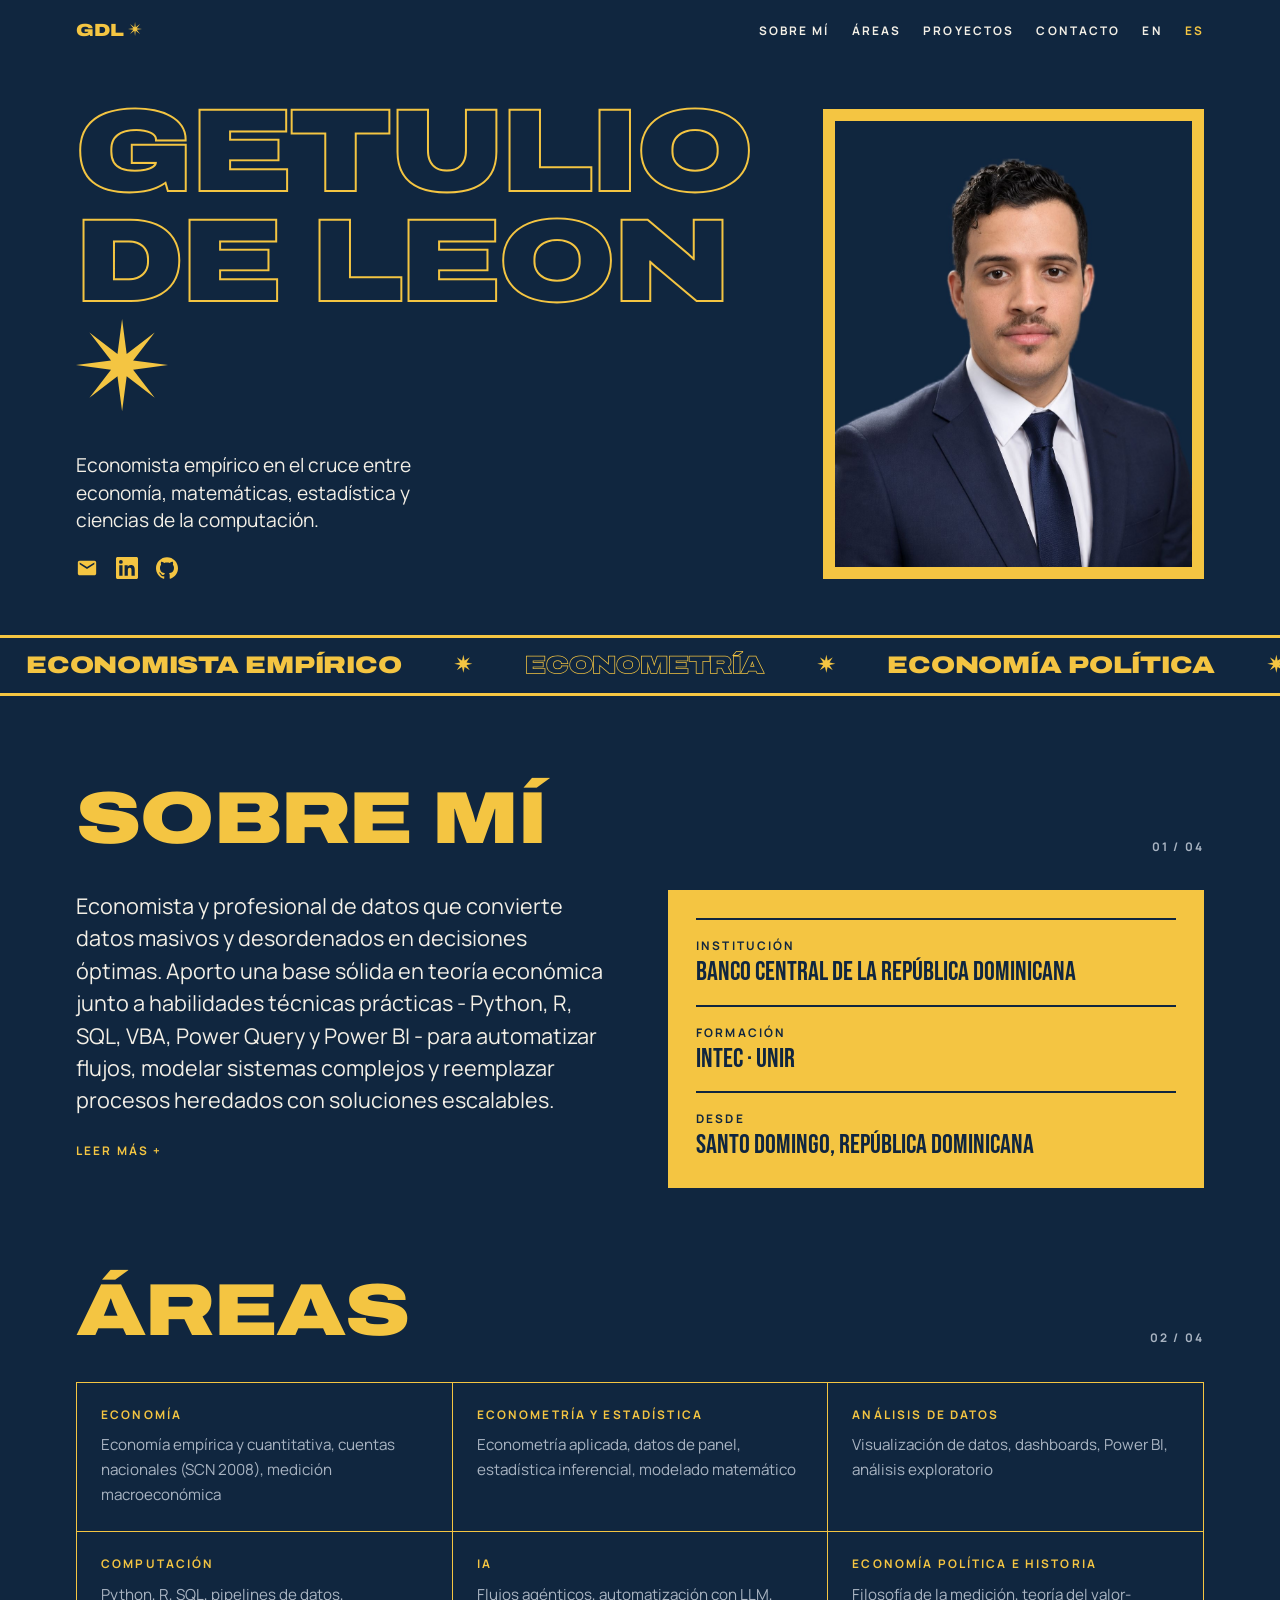
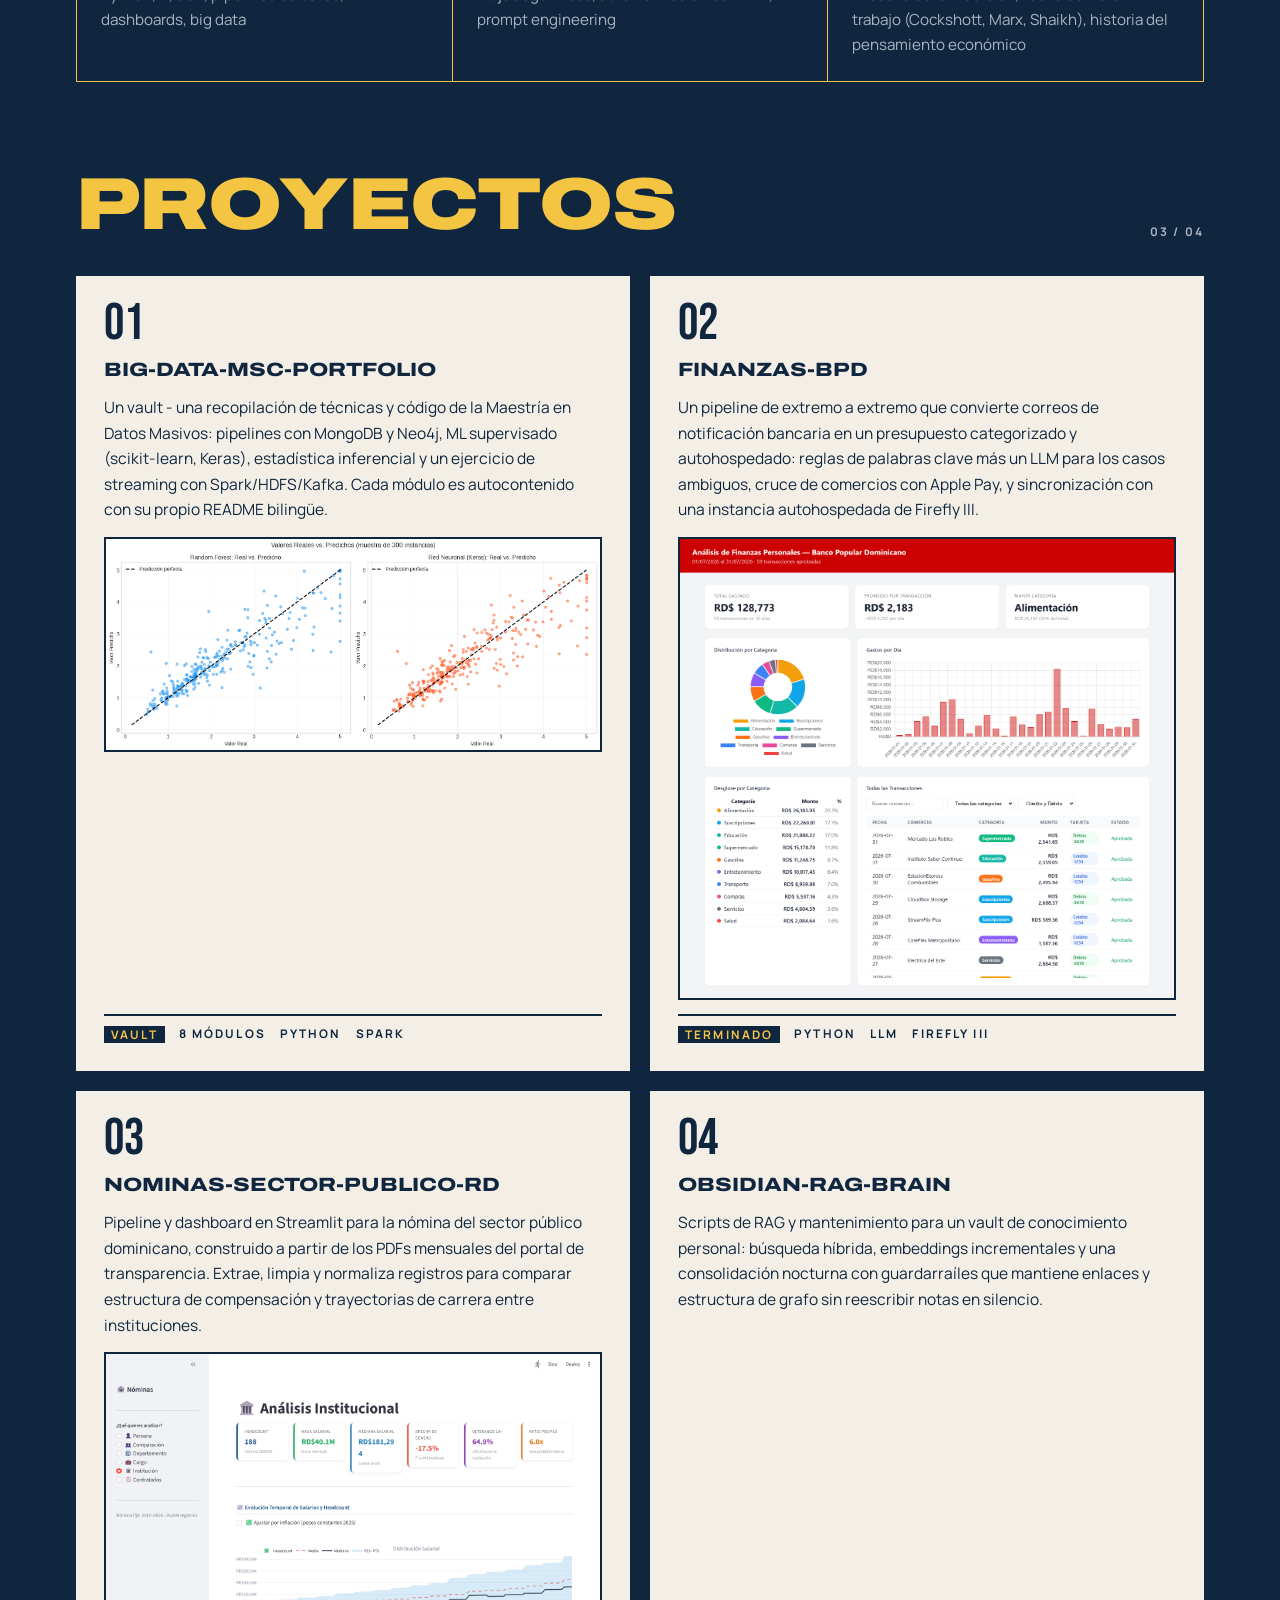
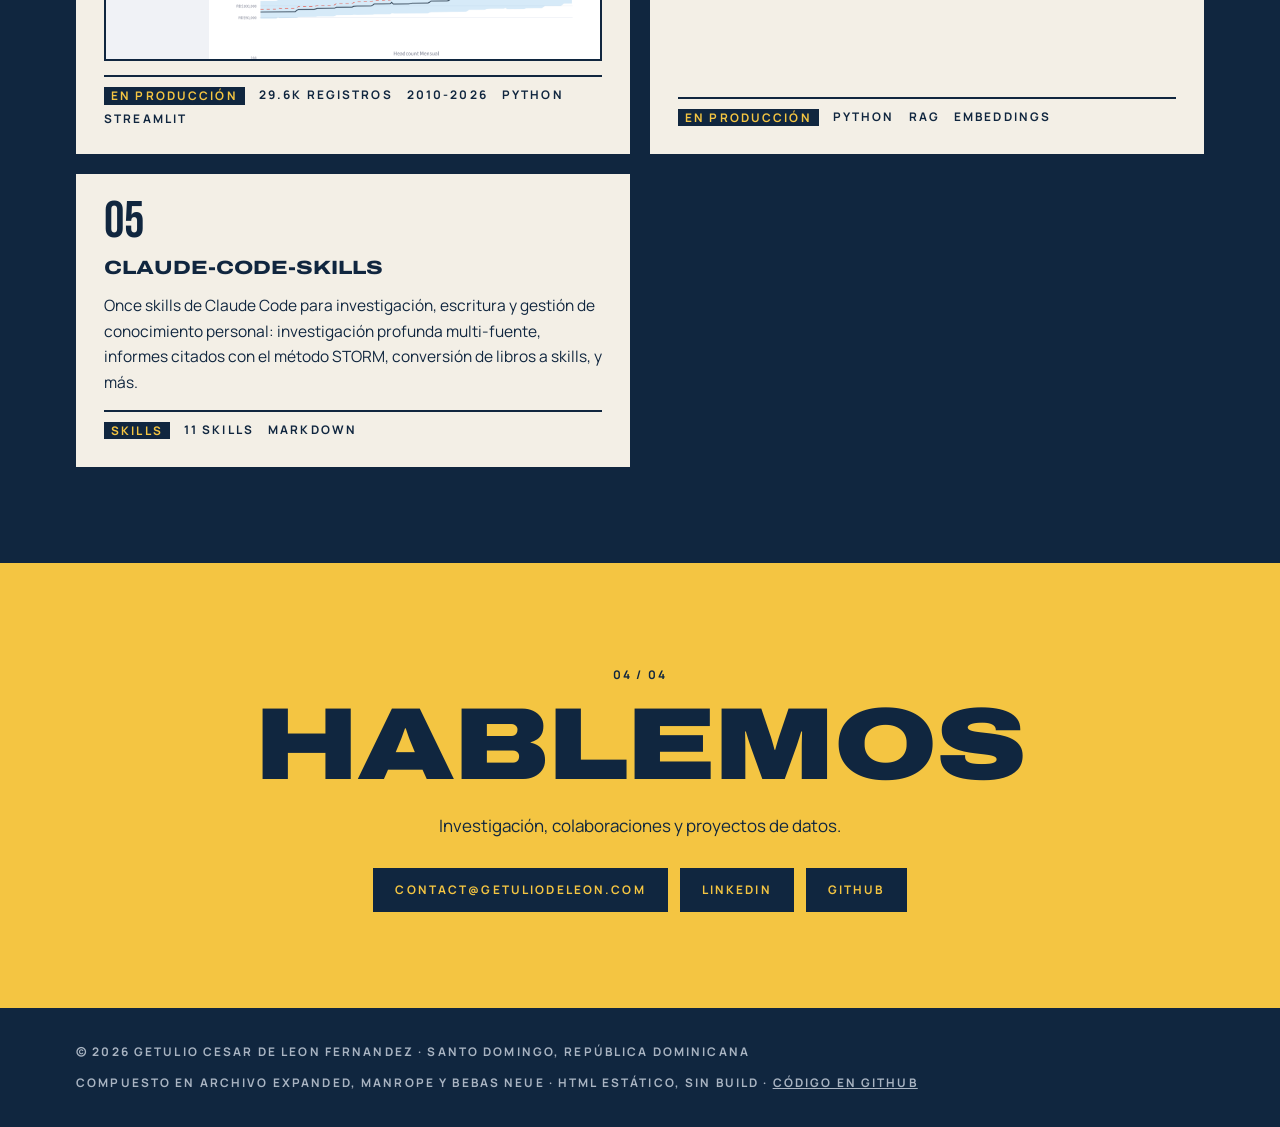
==== commit 274443c6: "Corregir ubicacion (Santo Domingo, Republica Dominicana) y foto de perfil Foto profesional con fondo" ====
--- a/es/index.html
+++ b/es/index.html
@@ -83,7 +83,7 @@
       <p>Actualmente curso la Maestría en Análisis y Visualización de Datos Masivos (UNIR).</p>
         </details>
       </div>
-      <div class="info"><div><span class="lbl">Institución</span><b>Banco Central de la República Dominicana</b></div><div><span class="lbl">Formación</span><b>INTEC · UNIR</b></div><div><span class="lbl">Desde</span><b>Santo Domingo</b></div></div>
+      <div class="info"><div><span class="lbl">Institución</span><b>Banco Central de la República Dominicana</b></div><div><span class="lbl">Formación</span><b>INTEC · UNIR</b></div><div><span class="lbl">Desde</span><b>Santo Domingo, República Dominicana</b></div></div>
     </div>
   </section>
 
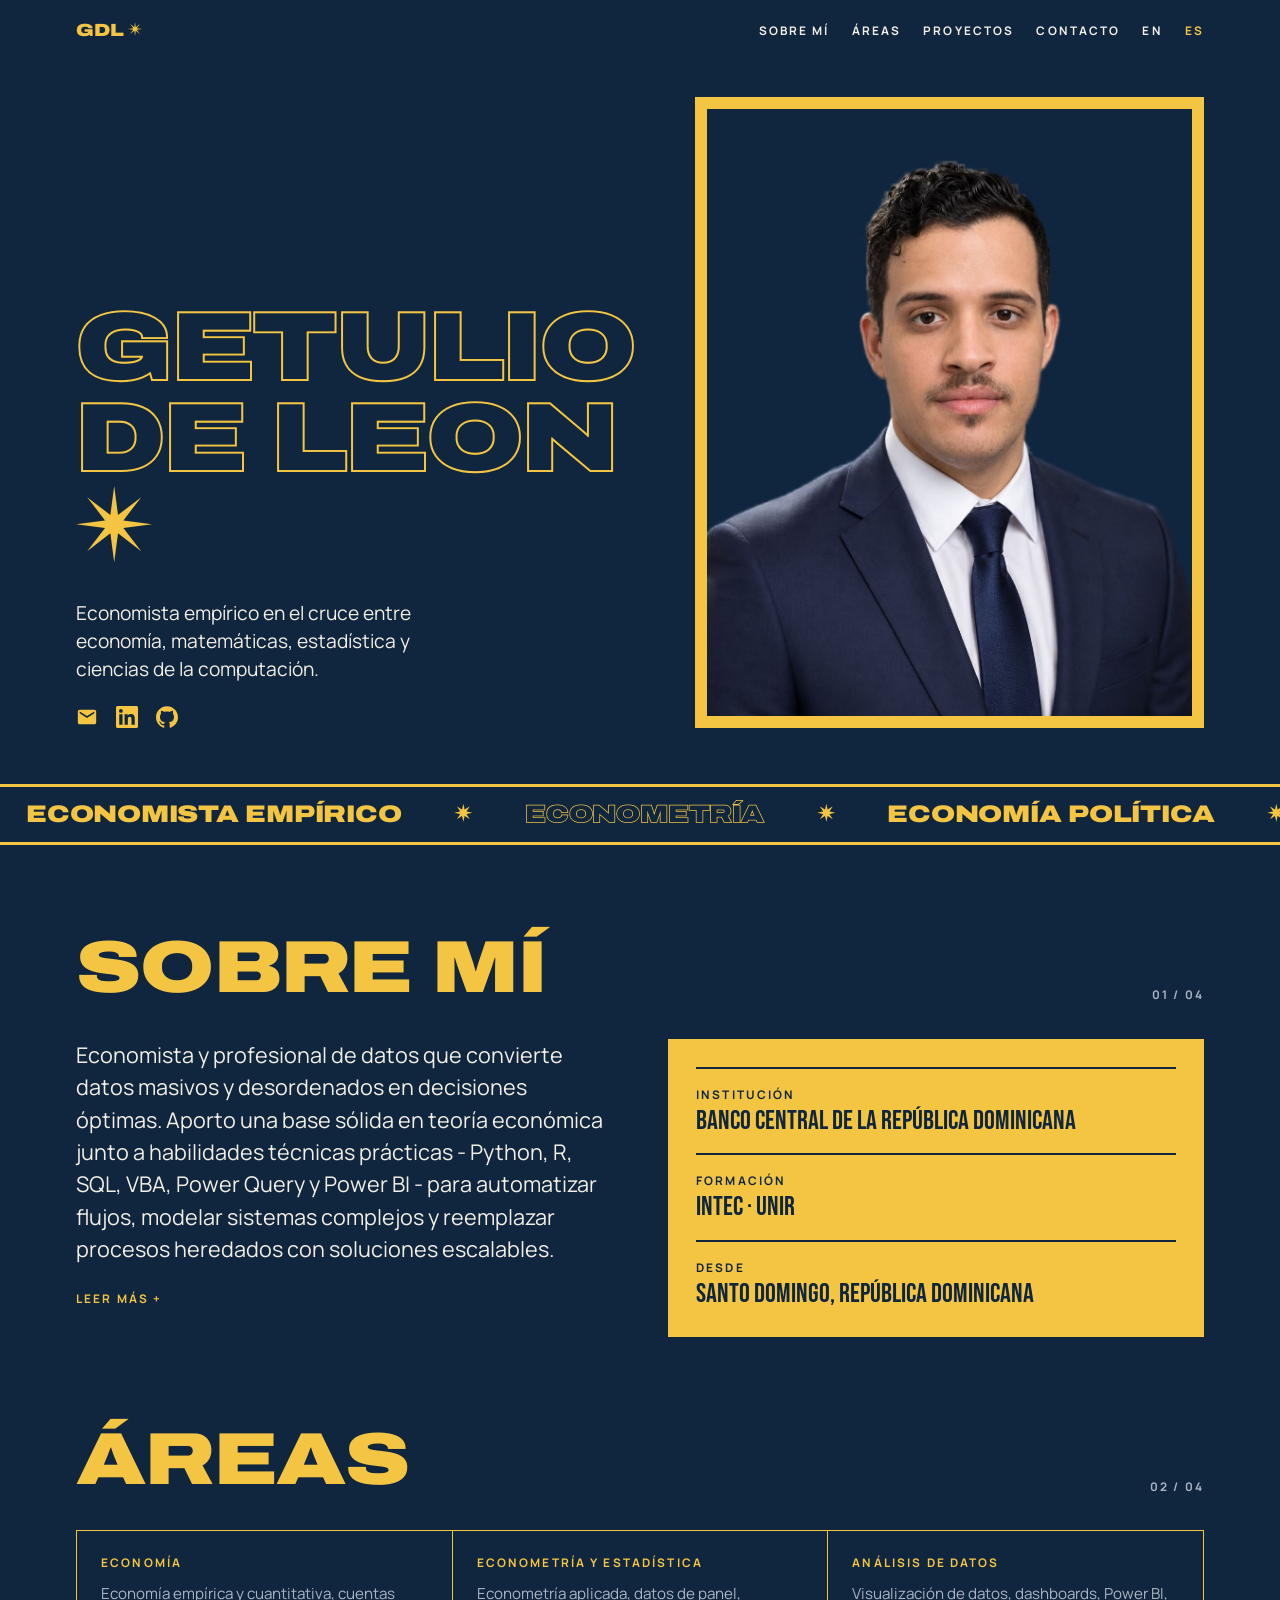
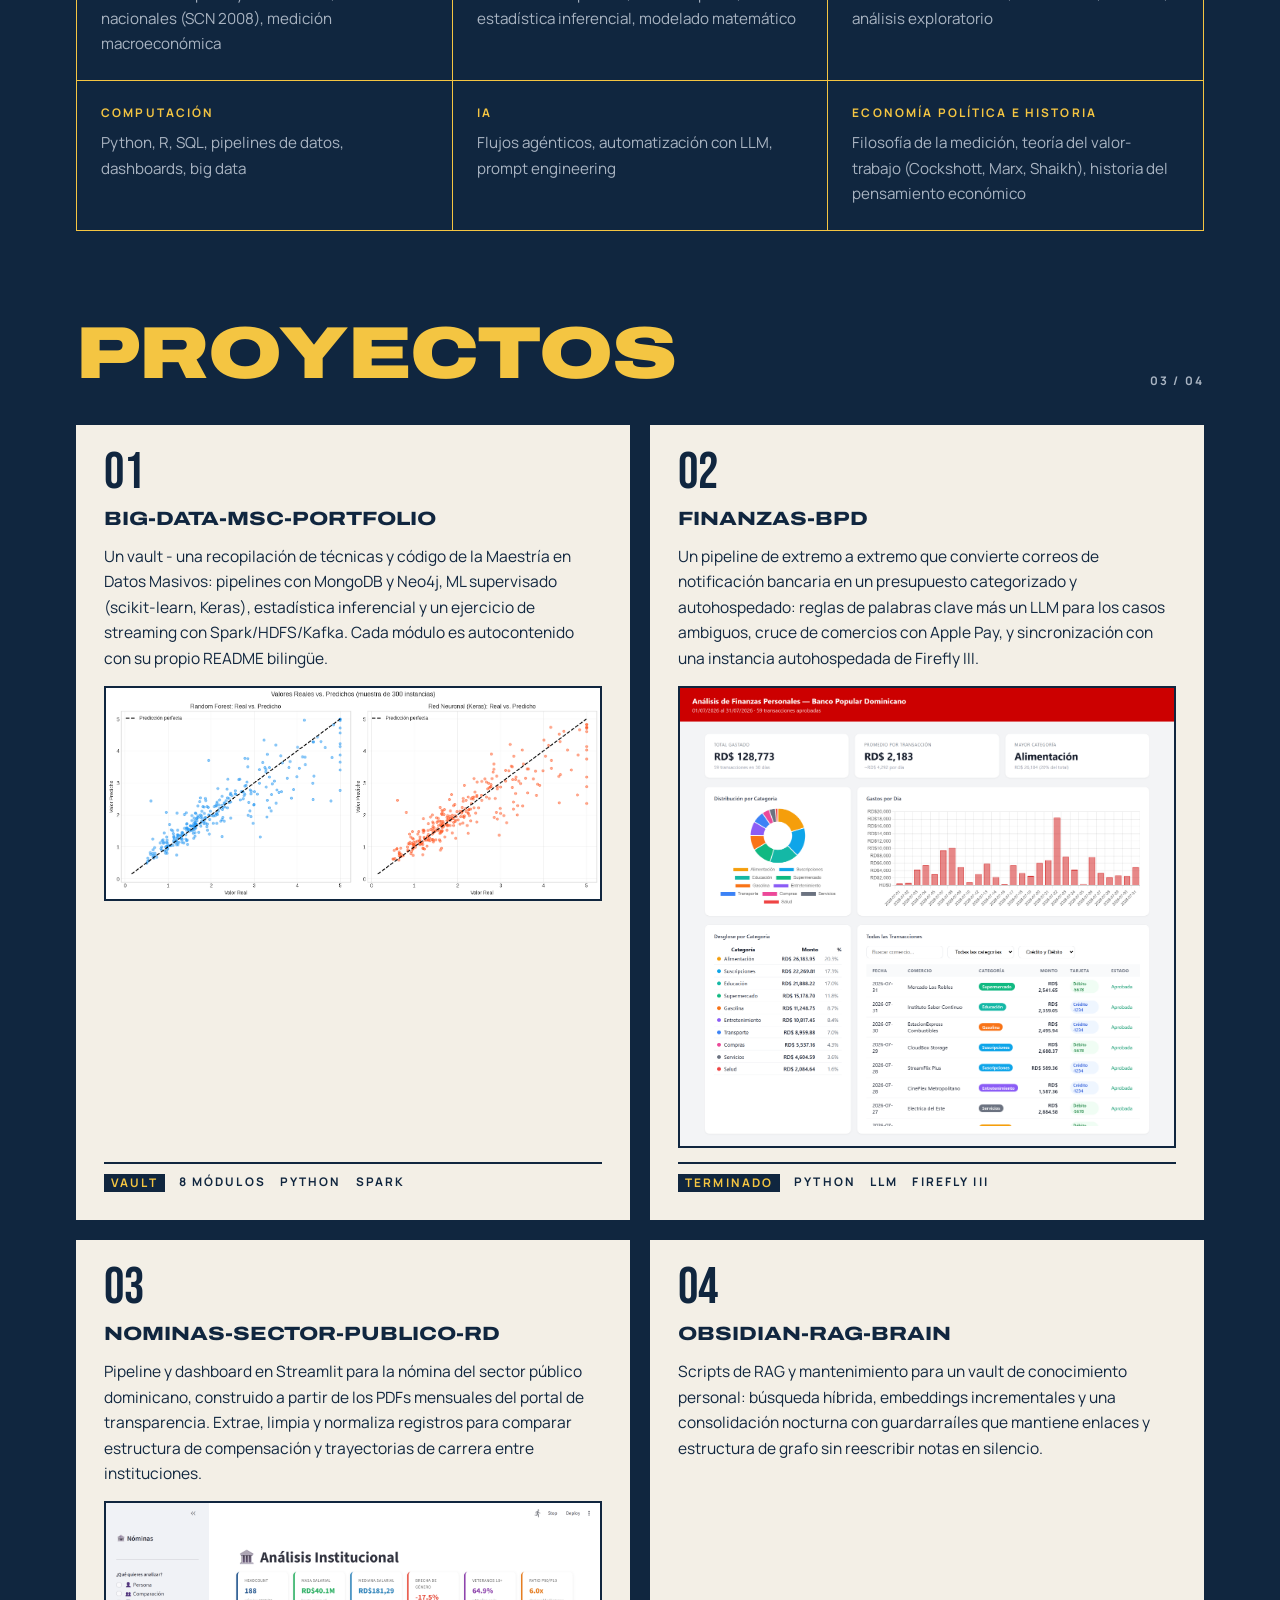
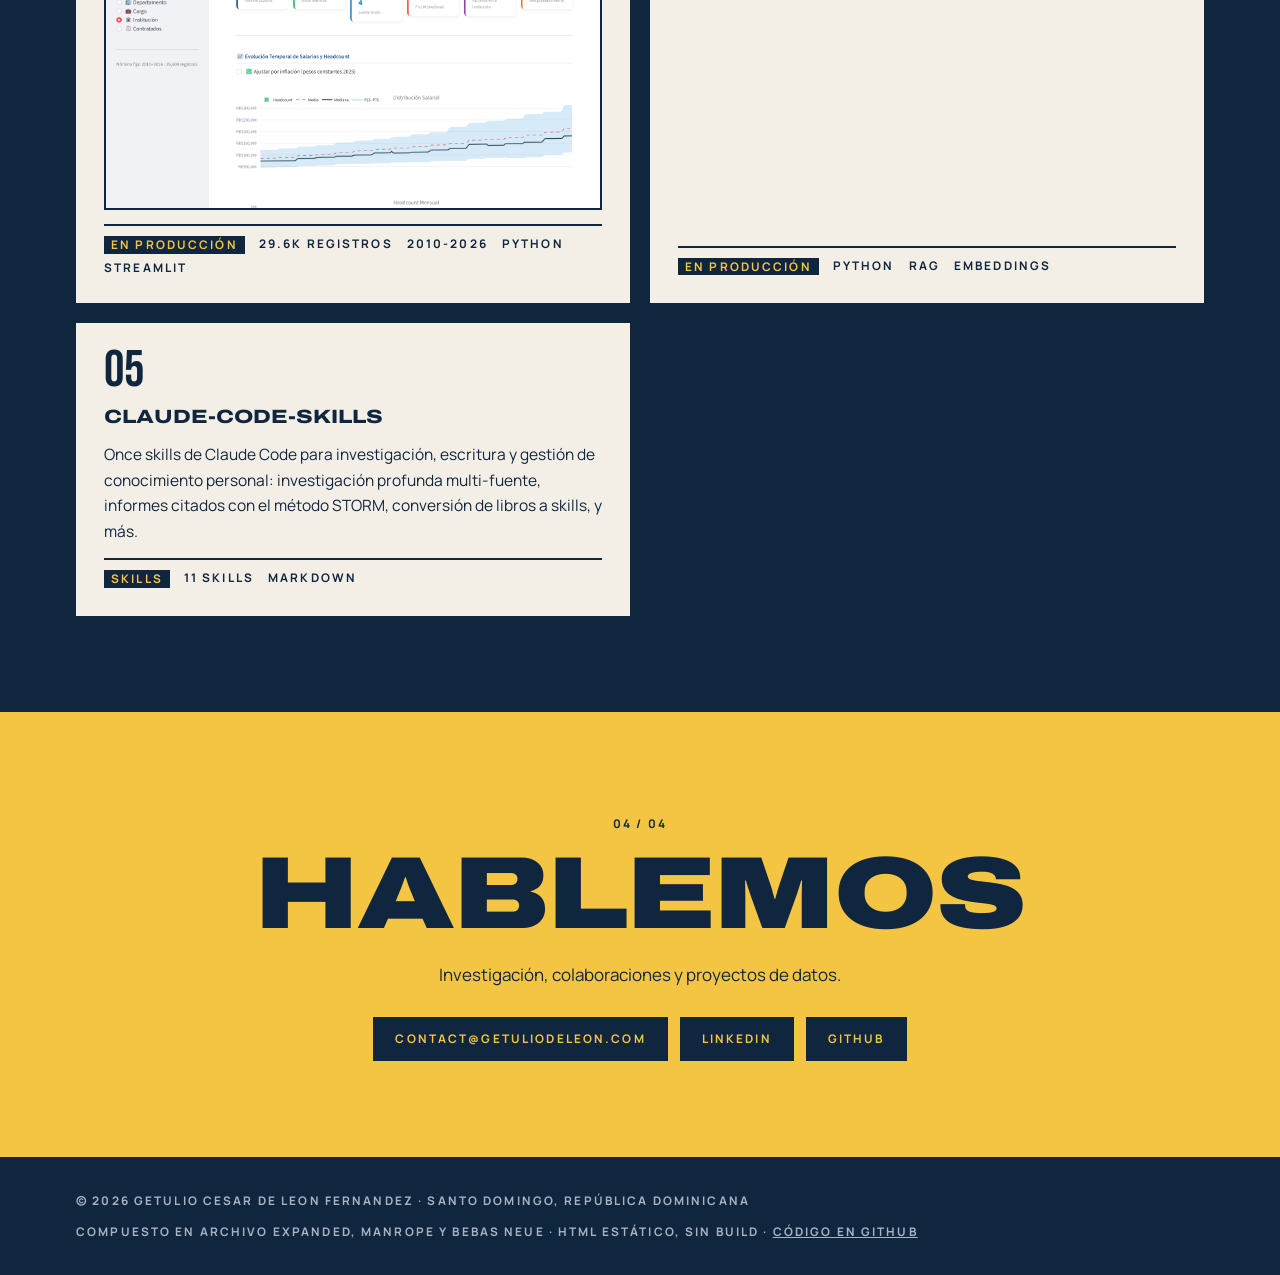
==== commit 92723b7c: "Corregir salto de layout por FOUT y precargar fuente del titulo El titulo usaba tamano en vw (todo e" ====
--- a/es/index.html
+++ b/es/index.html
@@ -9,6 +9,7 @@
 <link rel="alternate" hreflang="en" href="https://getuliodeleon.com/">
 <link rel="alternate" hreflang="es" href="https://getuliodeleon.com/es/">
 <link rel="alternate" hreflang="x-default" href="https://getuliodeleon.com/">
+<link rel="preload" href="/fonts/archivo-latin.woff2" as="font" type="font/woff2" crossorigin>
 <link rel="stylesheet" href="/style.css">
 
 <meta property="og:type" content="profile">
--- a/style.css
+++ b/style.css
@@ -38,8 +38,9 @@
 .top a:hover,.top a.active{color:var(--ac)}
 
 /* hero */
-.hero{display:grid;grid-template-columns:1.3fr .7fr;gap:40px;align-items:end;padding:36px 0 56px}
-.hero h1{margin:0;font-size:clamp(2.9rem,9vw,8rem);color:var(--bg);-webkit-text-stroke:4px var(--ac);paint-order:stroke fill}
+.hero{display:grid;grid-template-columns:minmax(0,1fr) minmax(0,.88fr);gap:40px;align-items:end;padding:36px 0 56px}
+.hero>div:first-child{container-type:inline-size}
+.hero h1{margin:0;font-size:clamp(2.9rem,16.5cqw,8rem);color:var(--bg);-webkit-text-stroke:4px var(--ac);paint-order:stroke fill}
 .hero h1 span{white-space:nowrap}
 .hero .headline{margin:26px 0 0;max-width:34ch;font-size:1.2rem;line-height:1.45}
 .icons{display:flex;gap:18px;margin-top:22px}
@@ -107,7 +108,8 @@
 
 @media (max-width:860px){
   .hero,.about{grid-template-columns:1fr}
-  .photo{max-width:260px}
+  .hero h1{font-size:clamp(2.9rem,9vw,8rem)}
+  .photo{max-width:320px}
   .areas{grid-template-columns:1fr 1fr}
   .cards{grid-template-columns:1fr}
 }
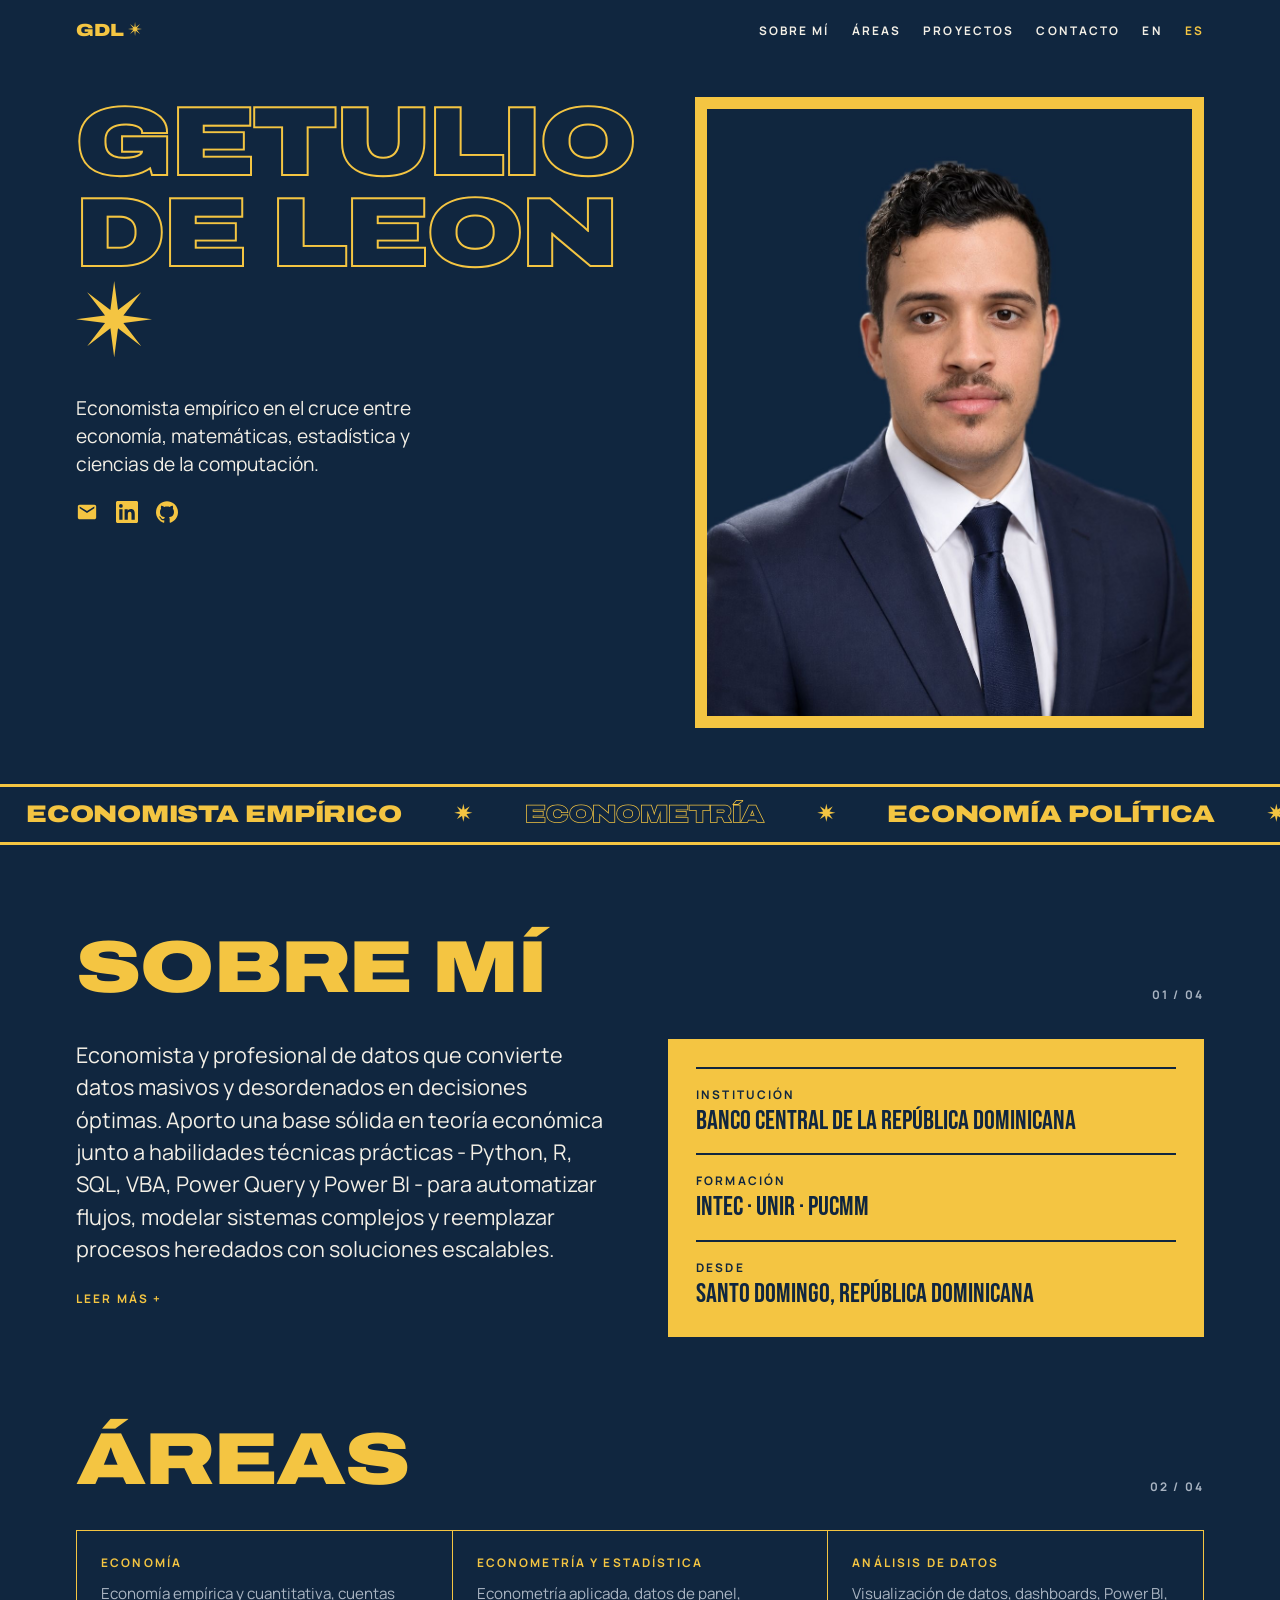
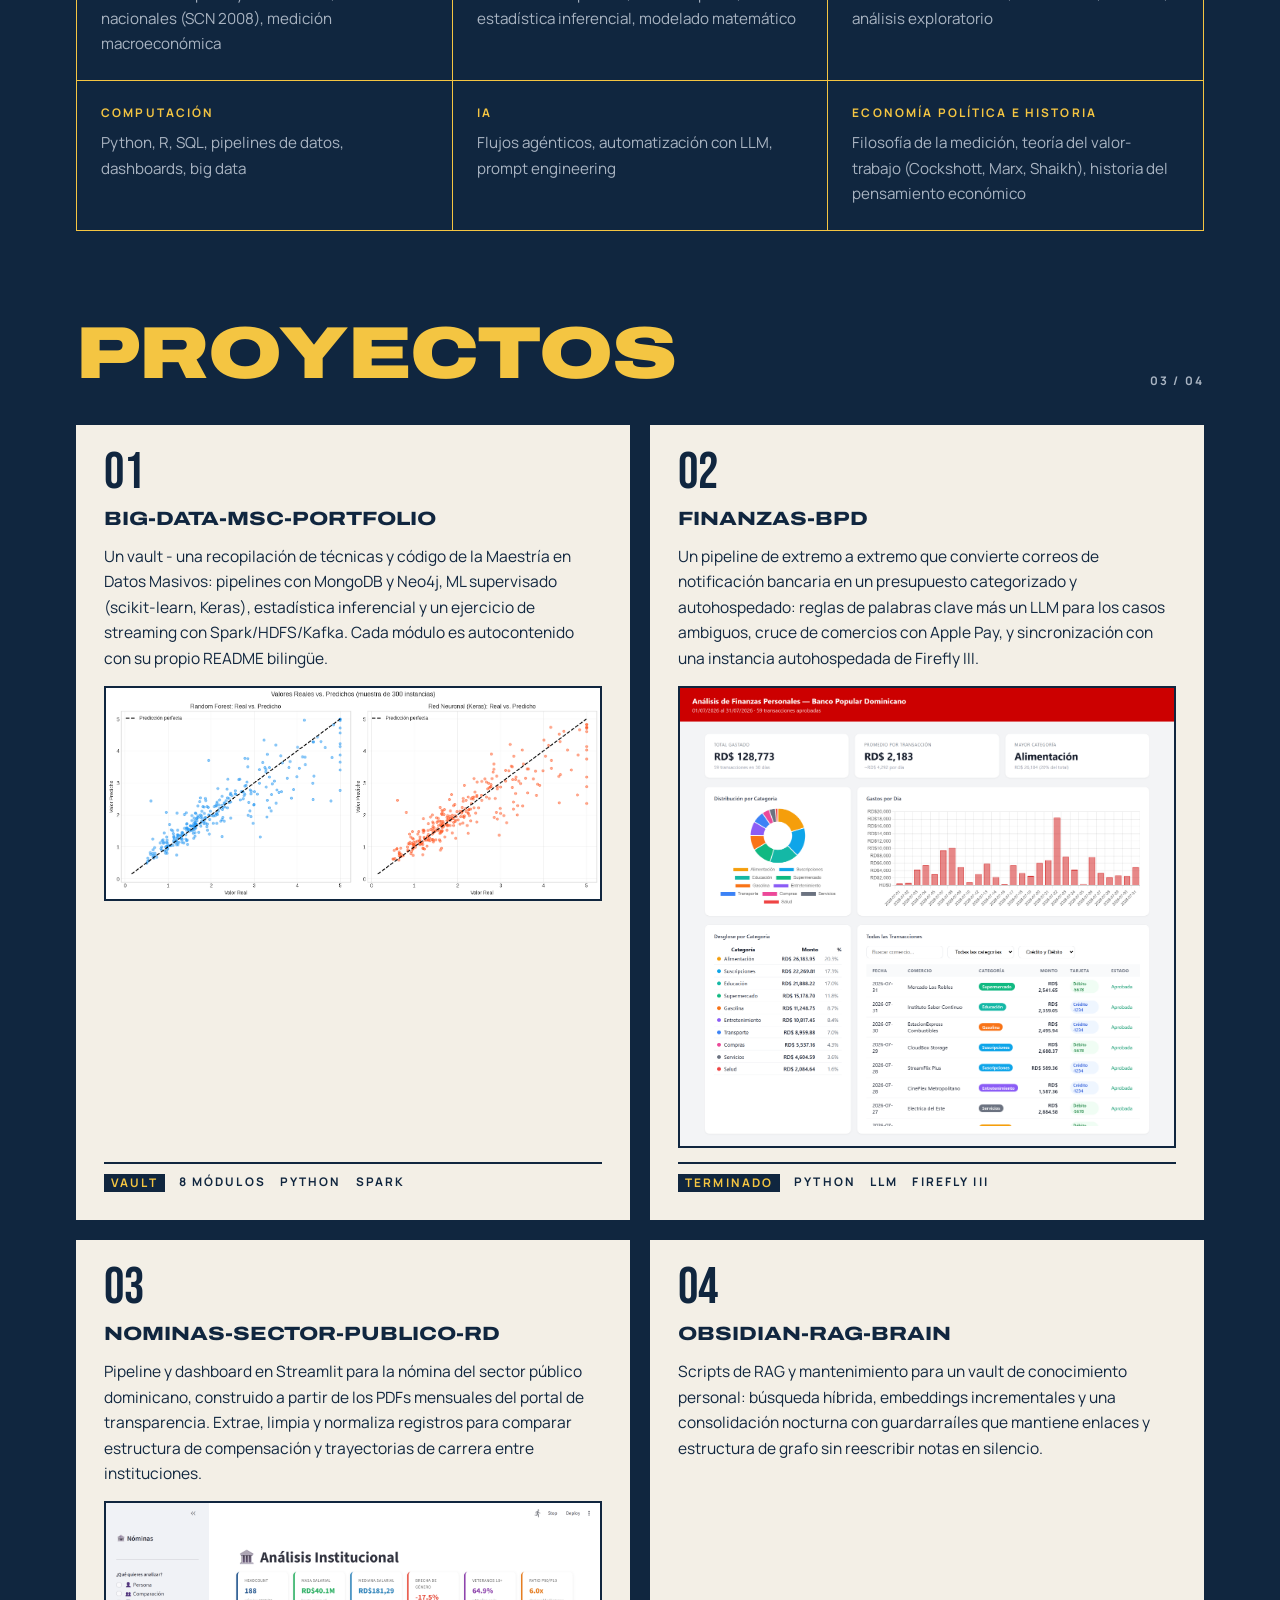
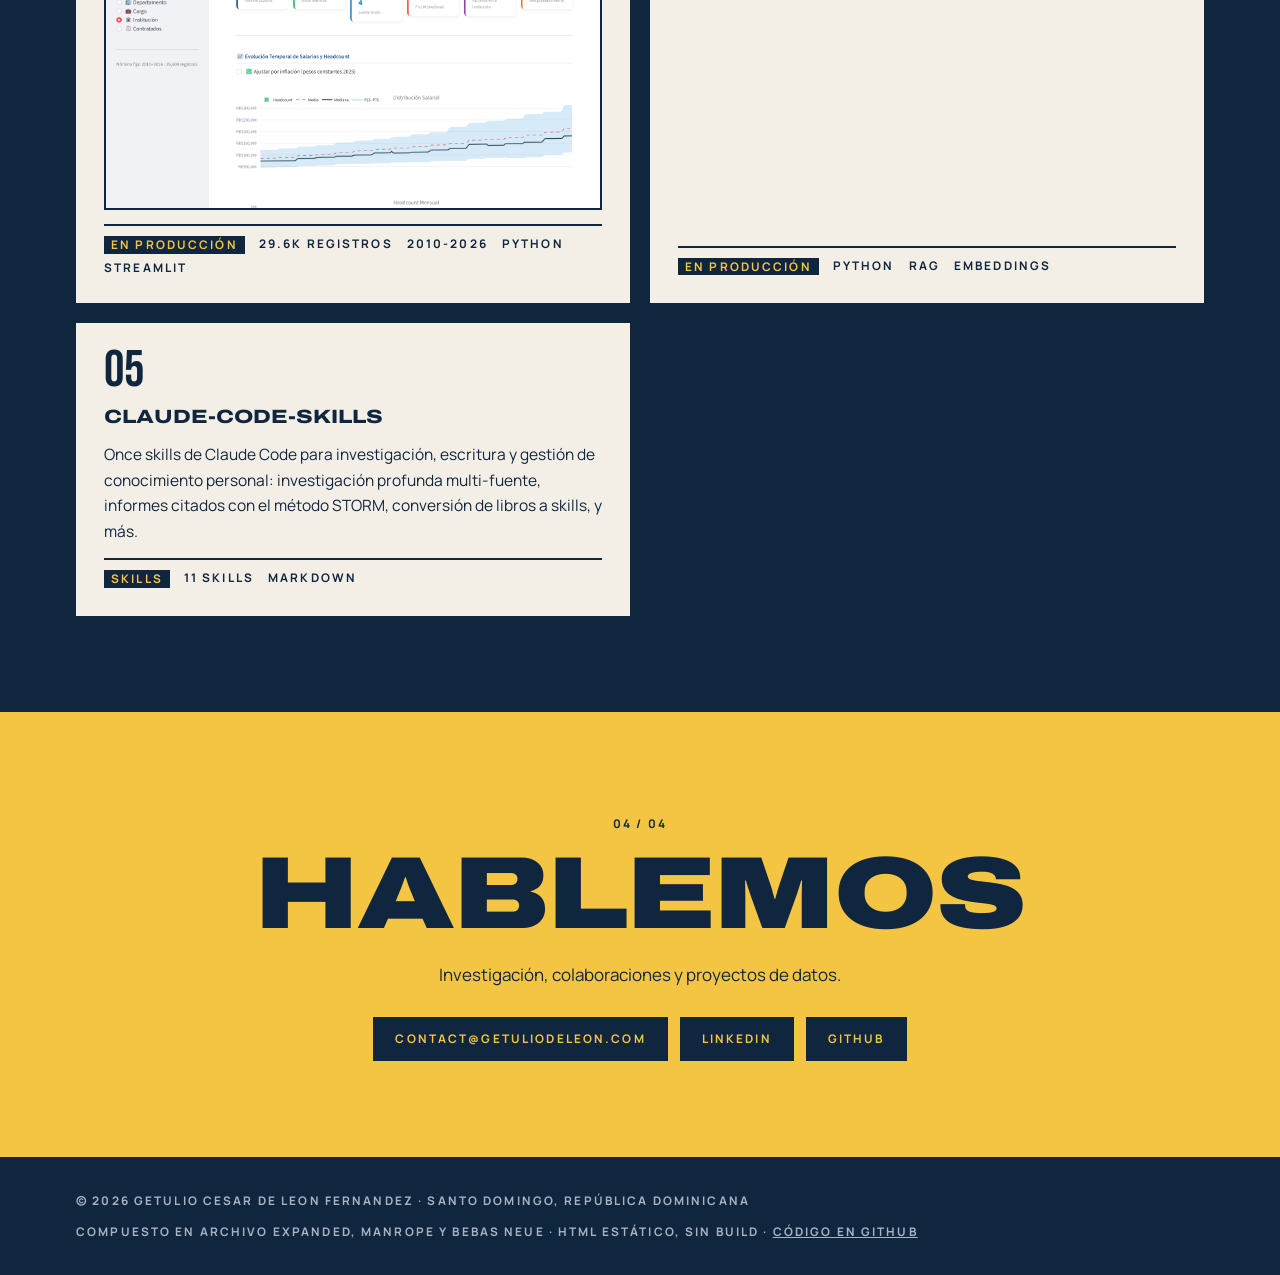
==== commit ae012554: "feat: agregar Maestria en Matematica (PUCMM) a formacion Co-Authored-By: Claude Opus 5.5 <noreply@an" ====
--- a/es/index.html
+++ b/es/index.html
@@ -32,7 +32,8 @@
   },
   "alumniOf": [
     {"@type": "CollegeOrUniversity", "name": "Instituto Tecnologico de Santo Domingo"},
-    {"@type": "CollegeOrUniversity", "name": "Universidad Internacional de La Rioja"}
+    {"@type": "CollegeOrUniversity", "name": "Universidad Internacional de La Rioja"},
+    {"@type": "CollegeOrUniversity", "name": "Pontificia Universidad Catolica Madre y Maestra"}
   ],
   "knowsAbout": ["Cuentas Nacionales", "Econometria", "Estadistica Aplicada", "Analisis de Datos", "Economia Politica", "Python", "R", "SQL", "Big Data", "IA Agentica", "Automatizacion de datos"],
   "address": {
@@ -81,10 +82,10 @@
       <p>Mi formación está en cuentas nacionales y análisis macroeconómico (cálculo del PIB bajo el marco del SCN 2008), pero mi verdadero interés es más amplio: construir pipelines de datos, dashboards y herramientas analíticas que hagan la información realmente utilizable. Me importa el camino completo desde el dato crudo hasta la conclusión - automatización, reproducibilidad y claridad.</p>
       <p>Fuera del trabajo, mis proyectos personales exploran la IA agéntica y la automatización con LLM - prompt engineering y flujos agénticos para automatizar investigación y análisis de principio a fin. Es donde experimento con las herramientas más nuevas antes de que se vuelvan estándar.</p>
       <p>Lo que me mantiene curioso es el cruce entre economía, computación y filosofía: no solo cómo procesar datos, sino qué miden, qué ocultan, y cómo funcionan de verdad los sistemas económicos. Me atraen tanto las preguntas detrás de los números como las herramientas que las responden, y veo esa mezcla de teoría e ingeniería como mi verdadera ventaja.</p>
-      <p>Actualmente curso la Maestría en Análisis y Visualización de Datos Masivos (UNIR).</p>
+      <p>Actualmente curso la Maestría en Análisis y Visualización de Datos Masivos (UNIR) y la Maestría en Matemática (PUCMM).</p>
         </details>
       </div>
-      <div class="info"><div><span class="lbl">Institución</span><b>Banco Central de la República Dominicana</b></div><div><span class="lbl">Formación</span><b>INTEC · UNIR</b></div><div><span class="lbl">Desde</span><b>Santo Domingo, República Dominicana</b></div></div>
+      <div class="info"><div><span class="lbl">Institución</span><b>Banco Central de la República Dominicana</b></div><div><span class="lbl">Formación</span><b>INTEC · UNIR · PUCMM</b></div><div><span class="lbl">Desde</span><b>Santo Domingo, República Dominicana</b></div></div>
     </div>
   </section>
 
--- a/style.css
+++ b/style.css
@@ -38,7 +38,7 @@
 .top a:hover,.top a.active{color:var(--ac)}
 
 /* hero */
-.hero{display:grid;grid-template-columns:minmax(0,1fr) minmax(0,.88fr);gap:40px;align-items:end;padding:36px 0 56px}
+.hero{display:grid;grid-template-columns:minmax(0,1fr) minmax(0,.88fr);gap:40px;align-items:stretch;padding:36px 0 56px}
 .hero>div:first-child{container-type:inline-size}
 .hero h1{margin:0;font-size:clamp(2.9rem,16.5cqw,8rem);color:var(--bg);-webkit-text-stroke:4px var(--ac);paint-order:stroke fill}
 .hero h1 span{white-space:nowrap}
@@ -47,8 +47,8 @@
 .icons a{color:var(--ac);display:inline-flex}
 .icons a:hover{color:var(--tx)}
 .icons svg{width:22px;height:22px;fill:currentColor}
-.photo{background:var(--ac);padding:12px}
-.photo img{aspect-ratio:4/5;object-fit:cover;object-position:50% 20%;width:100%}
+.photo{background:var(--ac);padding:12px;justify-self:end}
+.photo img{aspect-ratio:4/5;object-fit:cover;object-position:50% 20%;height:100%;display:block}
 
 /* cinta */
 .marquee{overflow:hidden;border-block:3px solid var(--ac);white-space:nowrap;font-size:1.5rem}
@@ -109,7 +109,8 @@
 @media (max-width:860px){
   .hero,.about{grid-template-columns:1fr}
   .hero h1{font-size:clamp(2.9rem,9vw,8rem)}
-  .photo{max-width:320px}
+  .photo{width:auto;max-width:320px;justify-self:stretch}
+  .photo img{height:auto;width:100%}
   .areas{grid-template-columns:1fr 1fr}
   .cards{grid-template-columns:1fr}
 }
